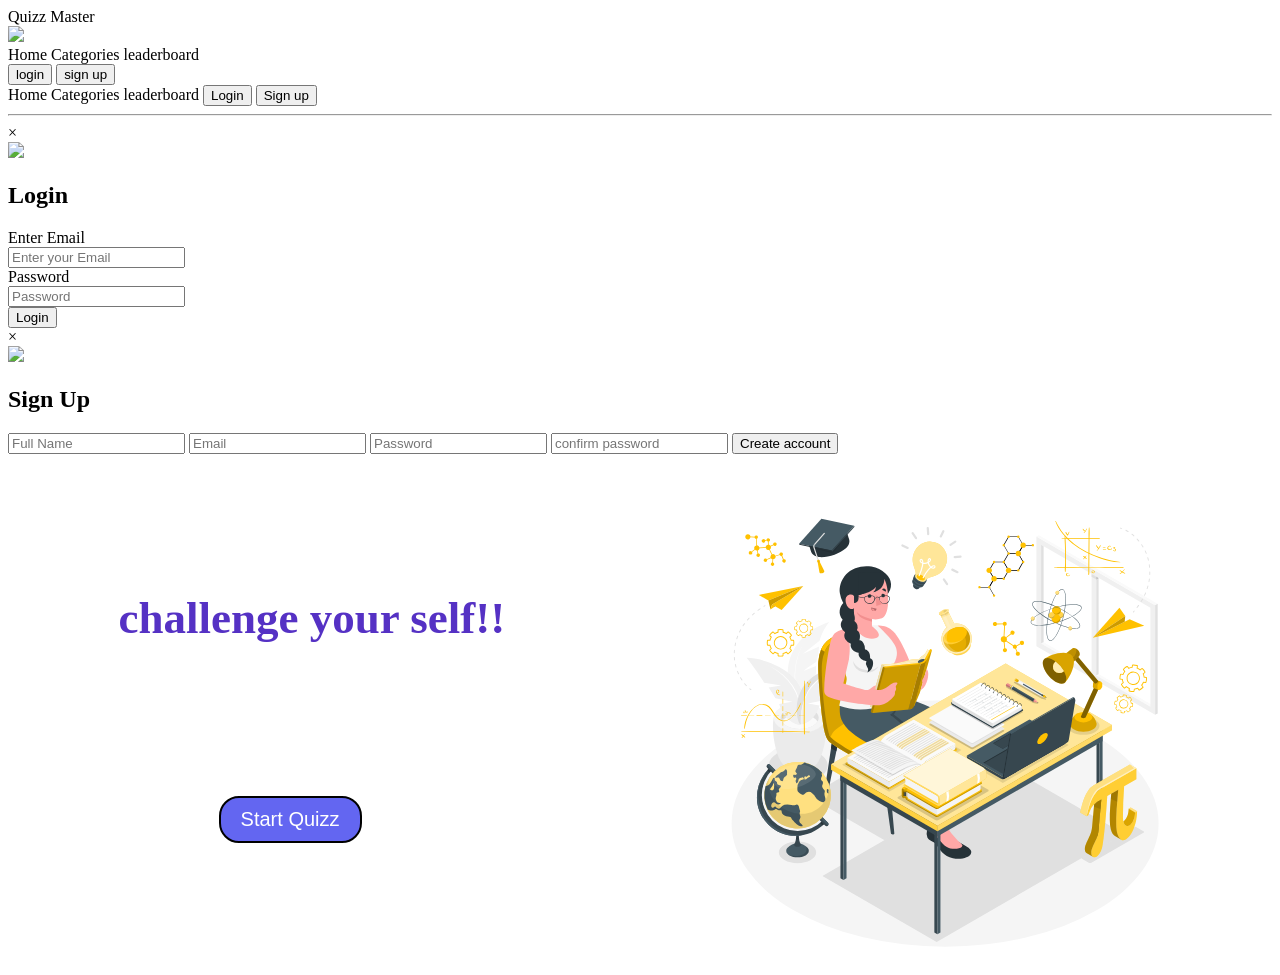
==== index.html @ b928e86f "create sinup page" ====
<!DOCTYPE html>
<html lang="en">

<head>
    <meta charset="UTF-8">
    <meta name="viewport" content="width=device-width, initial-scale=1.0">
    <title>quizz</title>
    <link rel="stylesheet" href="./css/NavBar.css">
    <link rel="stylesheet" href="./css/home.css">
</head>

<body>
    <header>
        <div class="main-box-navbar">

            <div class="logo-contaner"> <span>Quizz Master</span></div>

            <div class="menu-btn" id="menu-btn"><img src="./images/humbergear-menu.svg" height="30px"></div>

            <div class="nav-links" id="links"><a>Home</a>
                <a>Categories</a>
                <a>leaderboard</a>
            </div>
            <div class="login-button-contaner"> <button type="button" class="login-btn"
                    id="logn-btn"><a>login</a></button>
                <button type="button" class="singup-btn"><a>sign up</a></button>
            </div>
        </div>

        <!--mobile menu-->
        <div class="mobile-menu" id="mbl-menu">
            <a>Home</a>
            <a>Categories</a>
            <a>leaderboard</a>

            <button id="logn-btn">Login</button>
            <button>Sign up</button>
        </div>

    </header>
    <hr>

    <!--login  modal code-->
    <div class="modal" id="lgn-modal">

        <div class="modal-ctn">
            <span class="close" id="close-lgn">&times;</span>

            <div class="form-img">
                <img src="./images/login-img.svg" height="300px">
            </div>

            <form id="login-form">

                <h2>Login</h2>
                <label for="login-email">Enter Email</label> <br>

                <input type="text" placeholder="Enter your Email" id="login-email"><br>

                <label for="lgn-pswrd">Password</label><br>
                <input type="password" placeholder="Password" id="lgn-pswrd"><br>
                <button type="submit">Login</button>

            </form>
        </div>
    </div>

    <!--signup btn code-->
    <div class="signup-modal" id="signupModal">

        <div class="modal-content">

            <div> <span class="close" id="signupClose">
                    &times;
                </span></div>
            <div class="signup-img"><img src="./images/signup-img.svg" height="350px"></div>

           <div class="form-wrapper">
             <h2>Sign Up</h2>
            <form id="signupForm">
                <input type="text" id="name" placeholder="Full Name">

                <input type="email" id="email" placeholder="Email">

                <input type="password" id="password" placeholder="Password">

                <input type="password" placeholder="confirm password">

                <button type="submit">
                    Create account
                </button>

            </form>
           </div>

        </div>

    </div>
    <!--hero-section-->
    <div class="imag-text-btn-box">
        <div>
            <h2 class="h2-head">Test your knowldeg,<br><span class="color-text"> challenge your self!!</span></h2>
            <p class="short-para">play quizzes improve skills and <br>compete with the best.</p>
            <button type="button" id="start-quizz">Start Quizz</button>
        </div>


        <div class="">
            <img src="./images/hero-section-img.svg" height="450px">
        </div>
    </div>
    <script>
        const menubtn = document.getElementById("menu-btn");
        const navlinks = document.getElementById("mbl-menu");

        menubtn.addEventListener("click", () => {
            navlinks.classList.toggle("active");
        });


        const loginbtn = document.getElementById("logn-btn");
        const loginmodal = document.getElementById("lgn-modal");
        const close = document.getElementById("close-lgn");




        loginbtn.addEventListener("click", () => {
            loginmodal.style.display = "block";
        });

        close.addEventListener("click", () => {
            loginmodal.style.display = "none";
        });
    </script>
</body>

</html>
---- css/home.css ----
.imag-text-btn-box{
    display: flex;
    justify-content:space-evenly;
    align-items:start ;
    color: white;
   
    gap: 15px;
    margin-left: 10px;
    margin-top: 39px;
    padding: 10px;
}
.h2-head{
    font-size: 45px;
    margin-bottom: 10px;
}
.imag-text-btn-box{
    display: flex;
    align-items: flex-start;
    justify-content: space-around;
   
   padding: 10px 0px;
}
.color-text{
    color: rgb(85, 49, 196);
}
.short-para{
   line-height: 22px;
   font-size: 19px;
   
}
#start-quizz{
    margin-top: 70px;
    padding: 10px 20px;
    margin-left: 100px;
border: 2px solid black;
border-radius: 20px;
font-size: 20px;
background-color:  #6366F1;
color: white;


}
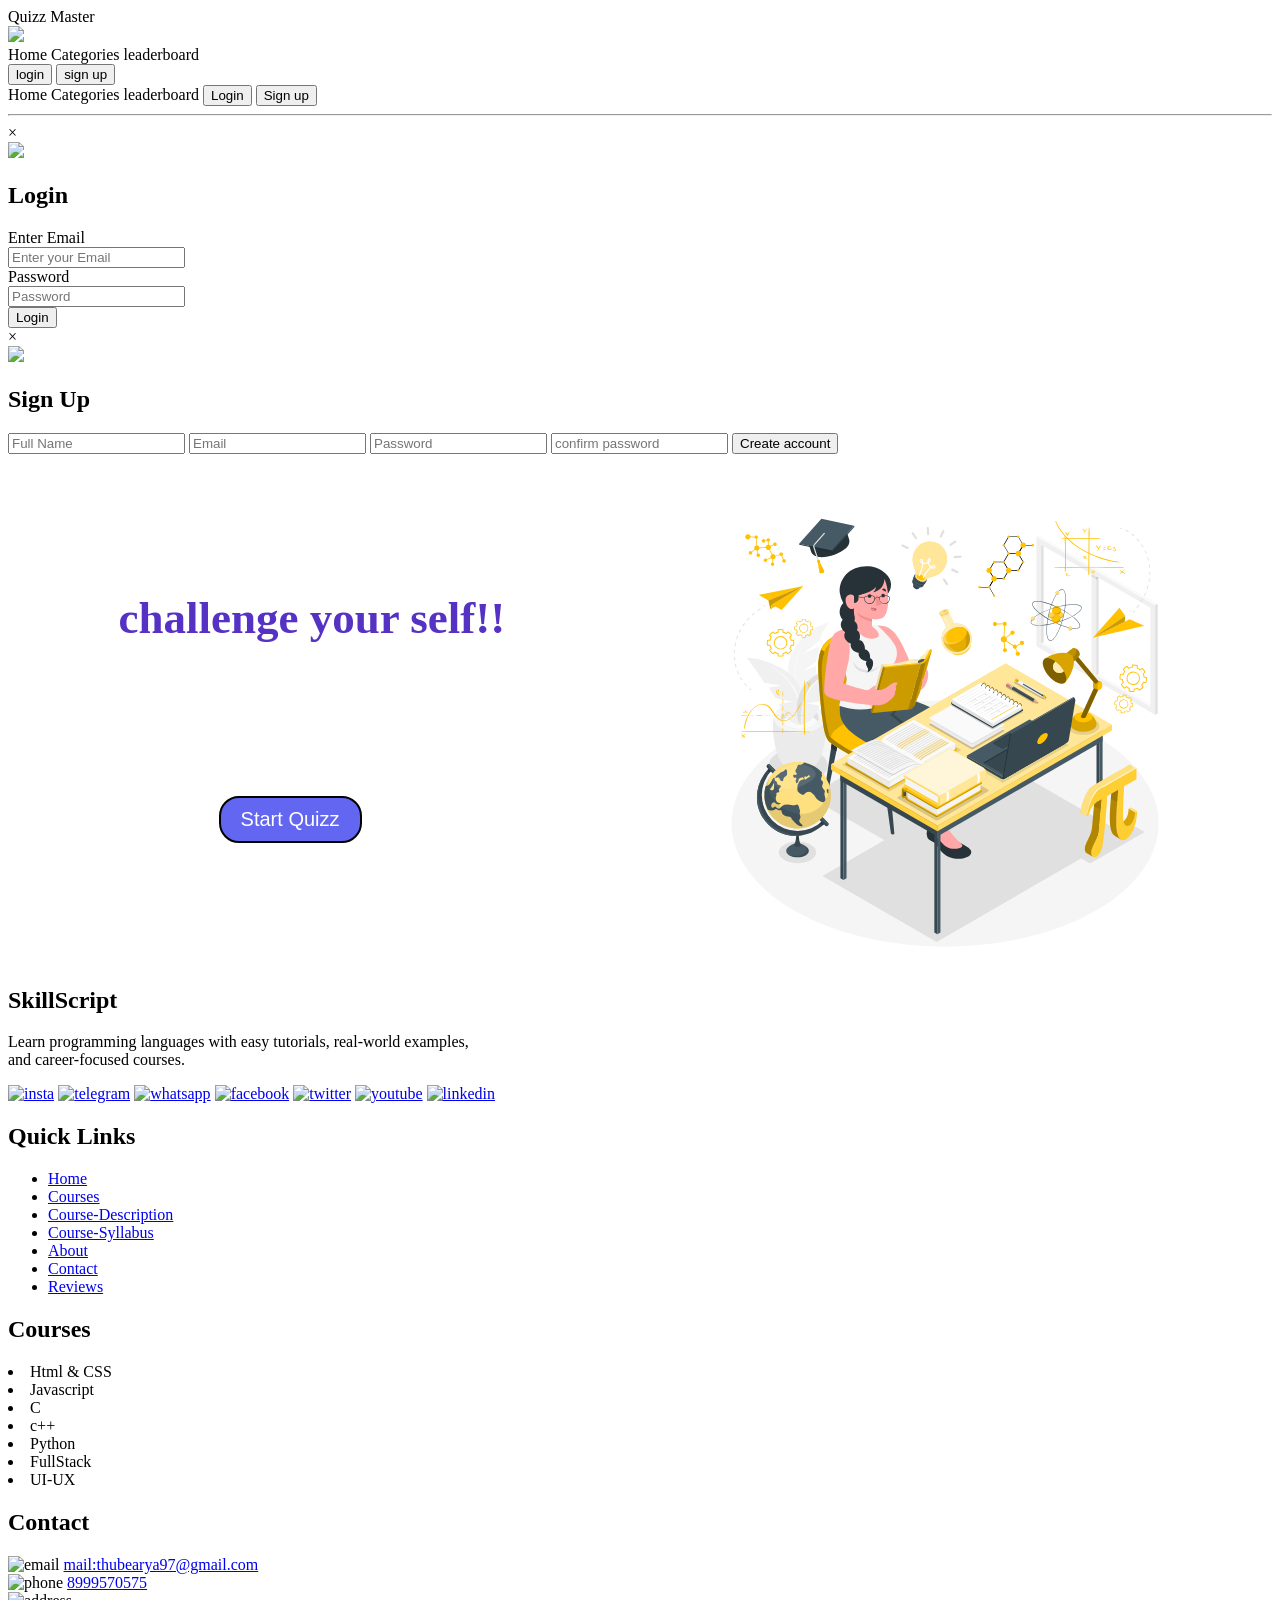
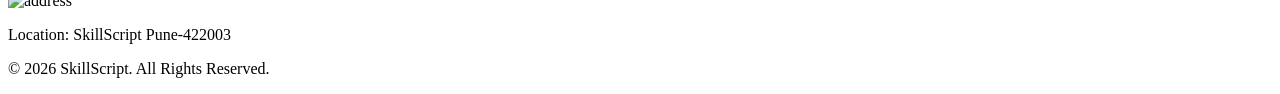
==== commit b0ef913b: "add footer section" ====
--- a/index.html
+++ b/index.html
@@ -7,6 +7,7 @@
     <title>quizz</title>
     <link rel="stylesheet" href="./css/NavBar.css">
     <link rel="stylesheet" href="./css/home.css">
+    <link rel="stylesheet" href="./css/footer.css">
 </head>
 
 <body>
@@ -132,7 +133,76 @@
         close.addEventListener("click", () => {
             loginmodal.style.display = "none";
         });
-    </script>
+         </script>
+
+<!-- Footer Part -->
+    <div class="footer-container">
+        <div class="footer-main-container">
+            <div class="footer-box">
+                <h2>SkillScript</h2>
+                <p>Learn programming languages with easy tutorials, real-world examples,
+                    <br>and career-focused courses.
+                </p>
+                <a href="https://www.instagram.com/" target="_blank"><img src="./images/instagram-icon.png" alt="insta"
+                        class="logo-img1"></a>
+                <a href="https://telegram.org/" target="_blank"><img src="./images/telegram-logo.png" alt="telegram"
+                        class="logo-img1"></a>
+                <a href="https://www.whatsapp.com/" target="_blank"><img src="./images/whatsapp-icon.svg" alt="whatsapp"
+                        class="logo-img1"></a>
+                <a href="https://www.facebook.com/" target="_blank"><img src="./images/facebook-icon.svg" alt="facebook"
+                        class="logo-img1"></a>
+                <a href="https://www.twitter.com/" target="_blank"><img src="./images/twitter-icon.svg" alt="twitter"
+                        class="logo-img1"></a>
+                <a href="https://www.youtube.com/" target="_blank"><img src="./images/youtube-logo.png" alt="youtube"
+                        class="logo-img1"></a>
+                <a href="https://www.linkedin.com/" target="_blank"><img src="./images/linkedin-logo.png" alt="linkedin"
+                        class="logo-img1"></a>
+            </div>
+            <div class="footer-box">
+                <h2>Quick Links</h2>
+                <ul>
+                    <li><a href="./index.html">Home</a></li>
+                    <li><a href="./html/courses.html">Courses</a></li>
+                    <li><a href="./html/course-description.html">Course-Description</a></li>
+                    <li><a href="./html/course-syllabus.html">Course-Syllabus</a></li>
+                    <li><a href="./html/about.html">About</a></li>
+                    <li><a href="./html/contact.html">Contact</a></li>
+                    <li><a href="./html/reviews.html">Reviews</a></li>
+                </ul>
+            </div>
+            <div class="footer-box">
+                <h2>Courses</h2>
+                <li>Html & CSS</li>
+                <li>Javascript</li>
+                <li>C</li>
+                <li>c++</li>
+                <li>Python</li>
+                <li>FullStack</li>
+                <li>UI-UX</li>
+            </div>
+            <div class="footer-box">
+                <h2>Contact</h2>
+                <div class="contact-item">
+                    <img src="./images/email-icon.png" alt="email" class="logo-img">
+                    <a href="mailto:thubearya97@gmail.com">mail:thubearya97@gmail.com </a>
+                </div>
+                <div class="contact-item">
+                    <img src="./images/phone-icon.svg" alt="phone" class="logo-img">
+                    <a href="tel:1234567897"> 8999570575 </a>
+                </div>
+                <div class="contact-item">
+                    <img src="./images/address-icon.png" alt="address" class="logo-img">
+                    <p>Location: SkillScript Pune-422003</p>
+                </div>
+            </div>
+        </div>
+        <div class="footer-bottom">
+            <p>© 2026 SkillScript. All Rights Reserved.</p>
+        </div>
+    </div>
+
+        
+   
 </body>
 
 </html>
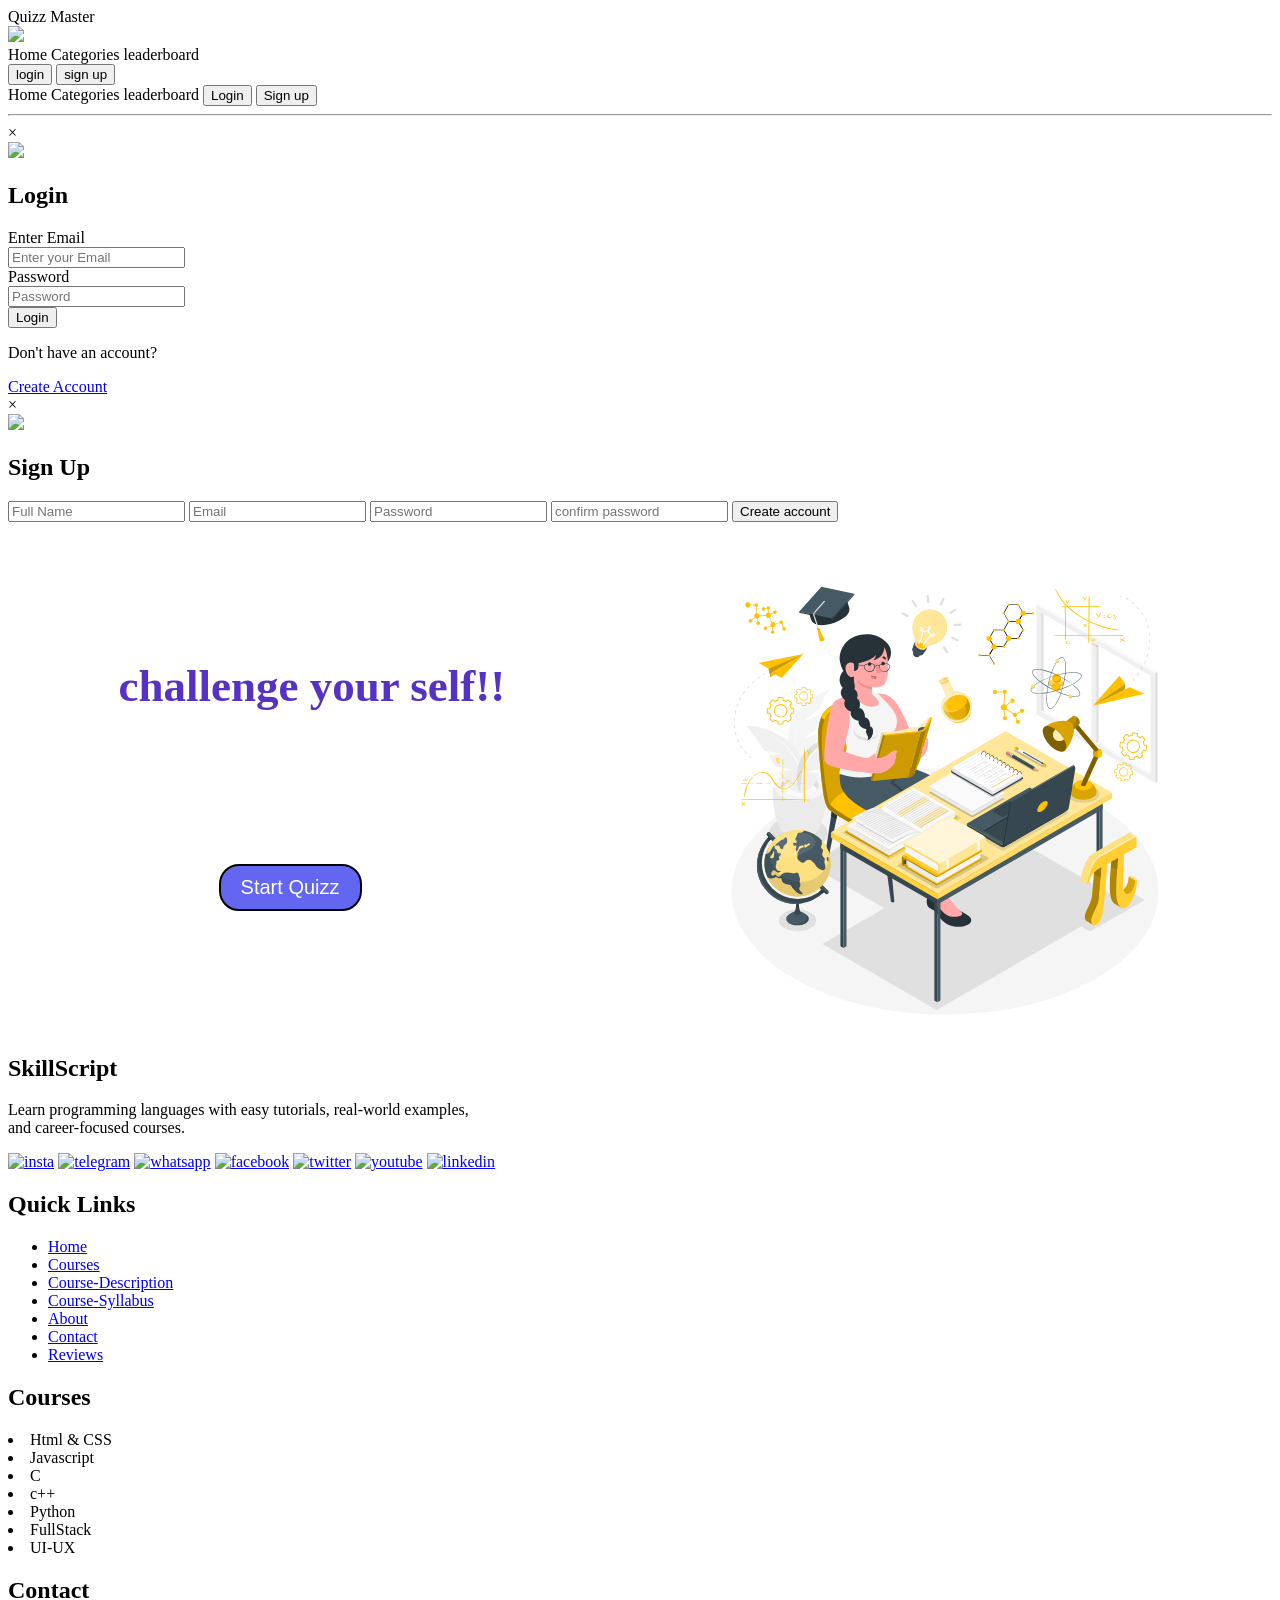
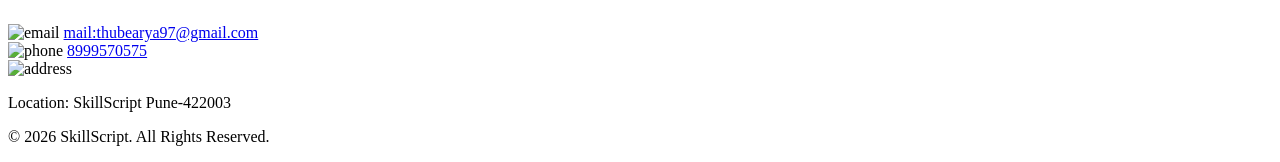
==== commit c70e99a8: "added para for switch in login form" ====
--- a/index.html
+++ b/index.html
@@ -61,7 +61,8 @@
                 <label for="lgn-pswrd">Password</label><br>
                 <input type="password" placeholder="Password" id="lgn-pswrd"><br>
                 <button type="submit">Login</button>
-
+<p>Don't have an account?</p>
+<a href="#" id="openSignup">Create Account</a>
             </form>
         </div>
     </div>
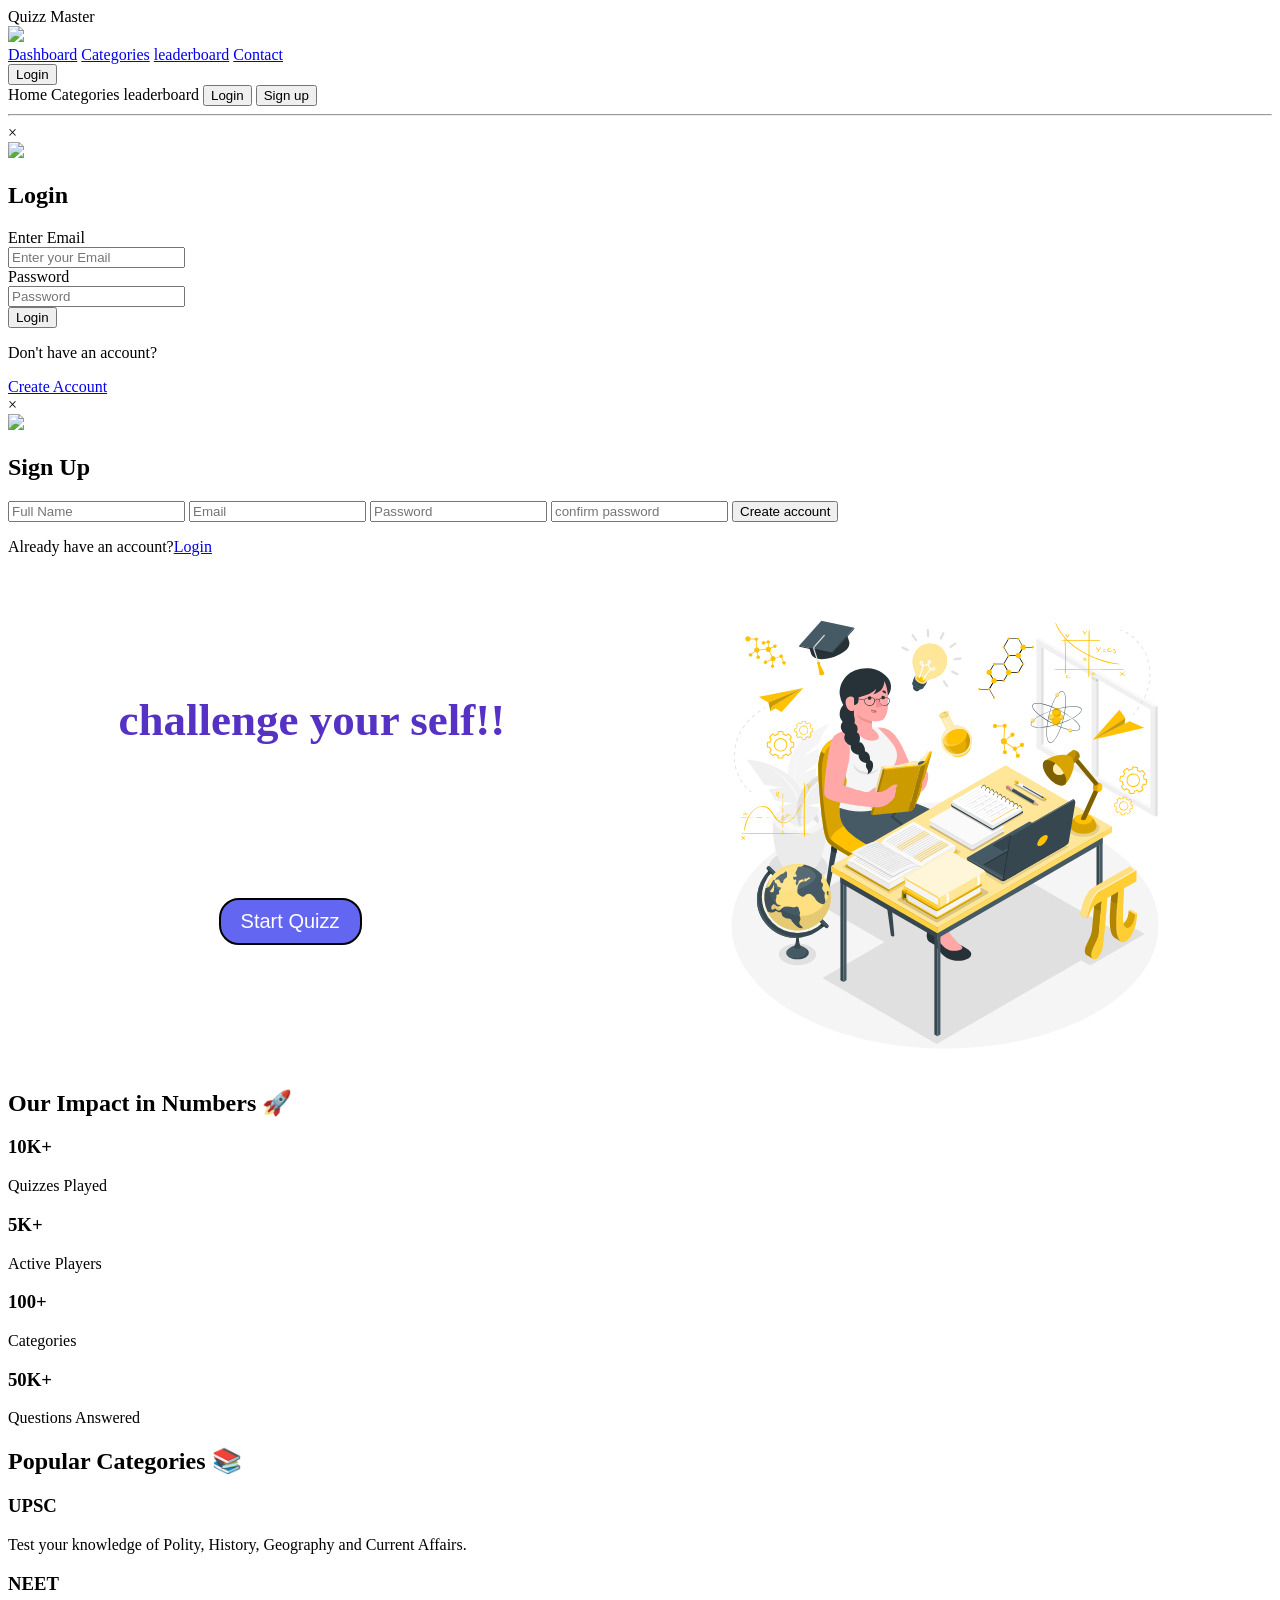
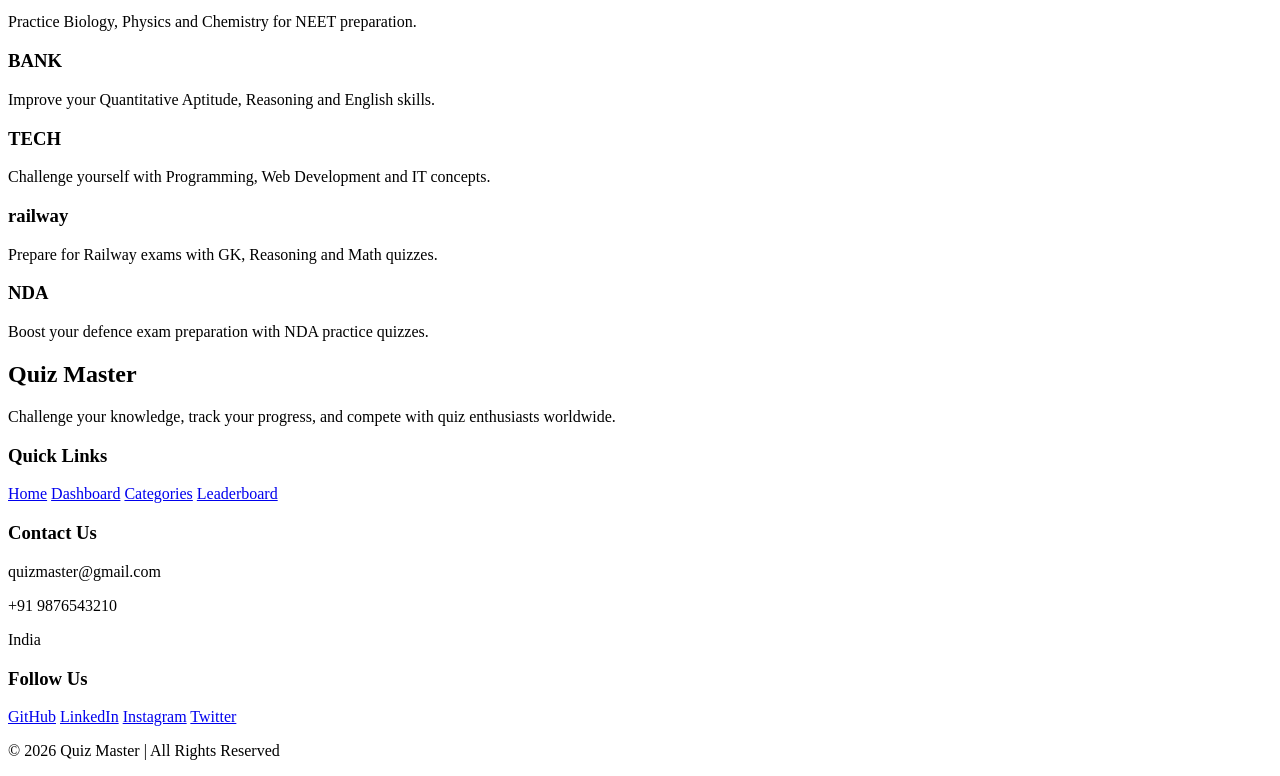
==== commit acbf9be2: "added categories section" ====
--- a/index.html
+++ b/index.html
@@ -18,13 +18,13 @@
 
             <div class="menu-btn" id="menu-btn"><img src="./images/humbergear-menu.svg" height="30px"></div>
 
-            <div class="nav-links" id="links"><a>Home</a>
-                <a>Categories</a>
-                <a>leaderboard</a>
+            <div class="nav-links" id="links"><a href="./pages/dashboard.html"  id="dashboard-link">Dashboard</a>
+                <a href="./pages/categories.html"  id="Categories-link">Categories</a>
+                <a href="./pages/leaderboard.html"  id="leaderboard-link">leaderboard</a>
+                <a href="#" target="_blank">Contact</a>
             </div>
-            <div class="login-button-contaner"> <button type="button" class="login-btn"
-                    id="logn-btn"><a>login</a></button>
-                <button type="button" class="singup-btn"><a>sign up</a></button>
+            <div class="login-button-contaner"> 
+                <button type="button" class="login-btn" id="logn-btn"><a>Login</a></button>
             </div>
         </div>
 
@@ -91,7 +91,9 @@
                 <button type="submit">
                     Create account
                 </button>
-
+<p>
+    Already have an account?<a href="#" id="openLogin">Login</a>
+</p>
             </form>
            </div>
 
@@ -111,6 +113,138 @@
             <img src="./images/hero-section-img.svg" height="450px">
         </div>
     </div>
+    
+       <section class="stats-section">
+
+    <h2 class="stats-heading">
+        Our Impact in Numbers 🚀
+    </h2>
+
+    <div class="stats-container">
+
+        <div class="stat-card">
+            <h3>10K+</h3>
+            <p>Quizzes Played</p>
+        </div>
+
+        <div class="stat-card">
+            <h3>5K+</h3>
+            <p>Active Players</p>
+        </div>
+
+        <div class="stat-card">
+            <h3>100+</h3>
+            <p>Categories</p>
+        </div>
+
+        <div class="stat-card">
+            <h3>50K+</h3>
+            <p>Questions Answered</p>
+        </div>
+
+    </div>
+
+</section>
+
+<section class="categories-section">
+
+    <h2 class="category-heading">
+        Popular Categories 📚
+    </h2>
+
+    <div class="category-container">
+
+        <div class="category-card">
+            <span></span>
+            <h3>UPSC</h3>
+            <p>Test your knowledge of Polity, History, Geography and Current Affairs.</p>
+        </div>
+
+        <div class="category-card">
+            <span></span>
+            <h3>NEET</h3>
+            <p>Practice Biology, Physics and Chemistry for NEET preparation.</p>
+        </div>
+
+        <div class="category-card">
+            <span></span>
+            <h3>BANK</h3>
+            <p>Improve your Quantitative Aptitude, Reasoning and English skills.</p>
+        </div>
+
+        <div class="category-card">
+            <span></span>
+            <h3>TECH</h3>
+            <p>Challenge yourself with Programming, Web Development and IT concepts.</p>
+        </div>
+
+        <div class="category-card">
+            <span></span>
+            <h3>railway</h3>
+            <p>Prepare for Railway exams with GK, Reasoning and Math quizzes.</p>
+        </div>
+
+        <div class="category-card">
+            <span></span>
+            <h3>NDA</h3>
+            <p>Boost your defence exam preparation with NDA practice quizzes.</p>
+        </div>
+
+    </div>
+
+</section>
+
+    <footer class="footer">
+
+    <div class="footer-container">
+
+        <!-- Logo Section -->
+        <div class="footer-box">
+            <h2 class="footer-logo">Quiz Master</h2>
+            <p>
+                Challenge your knowledge, track your progress,
+                and compete with quiz enthusiasts worldwide.
+            </p>
+        </div>
+
+        <!-- Quick Links -->
+        <div class="footer-box">
+            <h3>Quick Links</h3>
+
+            <a href="#">Home</a>
+            <a href="#">Dashboard</a>
+            <a href="#">Categories</a>
+            <a href="#">Leaderboard</a>
+        </div>
+
+        <!-- Contact -->
+        <div class="footer-box">
+            <h3>Contact Us</h3>
+
+            <p> quizmaster@gmail.com</p>
+            <p> +91 9876543210</p>
+            <p>  India</p>
+        </div>
+
+        <!-- Social -->
+        <div class="footer-box">
+            <h3>Follow Us</h3>
+
+            <a href="#"> GitHub</a>
+            <a href="#"> LinkedIn</a>
+            <a href="#"> Instagram</a>
+            <a href="#"> Twitter</a>
+        </div>
+
+    </div>
+
+    <div class="footer-bottom">
+        <p>
+            © 2026 Quiz Master | All Rights Reserved
+        </p>
+    </div>
+
+</footer>
     <script>
         const menubtn = document.getElementById("menu-btn");
         const navlinks = document.getElementById("mbl-menu");
@@ -134,73 +268,214 @@
         close.addEventListener("click", () => {
             loginmodal.style.display = "none";
         });
+
+        // Signup Modal
+const signupModal = document.getElementById("signupModal");
+const signupClose = document.getElementById("signupClose");
+
+// Forms
+const signupForm = document.getElementById("signupForm");
+const loginForm = document.getElementById("login-form");
+
+// Links
+const openSignup = document.getElementById("openSignup");
+const openLogin = document.getElementById("openLogin");
+
+
+// Login -> Signup
+
+openSignup.addEventListener("click",(e)=>{
+
+    e.preventDefault();
+
+    loginmodal.style.display="none";
+
+    signupModal.style.display="block";
+
+});
+
+
+// Signup -> Login
+
+openLogin.addEventListener("click",(e)=>{
+
+    e.preventDefault();
+
+    signupModal.style.display="none";
+
+    loginmodal.style.display="block";
+
+});
+
+
+// Signup Logic
+
+signupForm.addEventListener("submit",(e)=>{
+
+    e.preventDefault();
+
+    const name =
+    document.getElementById("name").value;
+
+    const email =
+    document.getElementById("email").value;
+
+    const password =
+    document.getElementById("password").value;
+
+    let users =
+    JSON.parse(localStorage.getItem("users"))
+    || [];
+
+    const alreadyExists =
+    users.some(user=>user.email===email);
+
+    if(alreadyExists){
+
+        alert("User already exists!");
+
+        return;
+    }
+
+    users.push({
+        name,
+        email,
+        password
+    });
+
+    localStorage.setItem(
+        "users",
+        JSON.stringify(users)
+    );
+
+    alert("Signup Successful");
+    localStorage.setItem("isLoggedIn","true");
+
+localStorage.setItem("currentUser", name);
+
+window.location.href = "./../pages/dashboard.html";
+
+});
+
+
+
+// Login Logic
+
+loginForm.addEventListener("submit",(e)=>{
+
+    e.preventDefault();
+
+    const email =
+    document.getElementById("login-email").value;
+
+    const password =
+    document.getElementById("lgn-pswrd").value;
+
+    let users =
+    JSON.parse(localStorage.getItem("users"))
+    || [];
+
+    const user =
+    users.find(user=>
+
+        user.email===email &&
+        user.password===password
+
+    );
+
+    if(user){
+
+    alert("Login Successful");
+
+    localStorage.setItem("isLoggedIn","true");
+
+    localStorage.setItem("currentUser", user.name);
+
+    window.location.href = "./../pages/dashboard.html";
+
+}
+    else{
+
+        alert("Invalid Email or Password");
+
+
+    }
+
+});
+
+const dashboardLink =
+document.getElementById("dashboard-link");
+
+const categoriesLink =
+document.getElementById("Categories-link");
+
+const leaderboardLink =
+document.getElementById("leaderboard-link");
+
+
+function checkLogin(event){
+
+    const isLoggedIn =
+    localStorage.getItem("isLoggedIn");
+
+    if(isLoggedIn !== "true"){
+
+        event.preventDefault();
+
+        loginmodal.style.display = "block";
+
+    }
+
+}
+
+
+dashboardLink.addEventListener(
+    "click",
+    checkLogin
+);
+
+categoriesLink.addEventListener(
+    "click",
+    checkLogin
+);
+
+leaderboardLink.addEventListener(
+    "click",
+    checkLogin
+);
+
+
+
+
+    const startQuizBtn =
+document.getElementById("start-quizz");
+
+startQuizBtn.addEventListener("click", function(e){
+
+    const isLoggedIn =
+    localStorage.getItem("isLoggedIn");
+
+    if(isLoggedIn !== "true"){
+
+        e.preventDefault();
+
+        alert("Please Login or Sign Up first to start the quiz!");
+
+    }
+    else{
+
+        window.location.href =
+        "./pages/dashboard.html";
+
+    }
+
+});
          </script>
 
-<!-- Footer Part -->
-    <div class="footer-container">
-        <div class="footer-main-container">
-            <div class="footer-box">
-                <h2>SkillScript</h2>
-                <p>Learn programming languages with easy tutorials, real-world examples,
-                    <br>and career-focused courses.
-                </p>
-                <a href="https://www.instagram.com/" target="_blank"><img src="./images/instagram-icon.png" alt="insta"
-                        class="logo-img1"></a>
-                <a href="https://telegram.org/" target="_blank"><img src="./images/telegram-logo.png" alt="telegram"
-                        class="logo-img1"></a>
-                <a href="https://www.whatsapp.com/" target="_blank"><img src="./images/whatsapp-icon.svg" alt="whatsapp"
-                        class="logo-img1"></a>
-                <a href="https://www.facebook.com/" target="_blank"><img src="./images/facebook-icon.svg" alt="facebook"
-                        class="logo-img1"></a>
-                <a href="https://www.twitter.com/" target="_blank"><img src="./images/twitter-icon.svg" alt="twitter"
-                        class="logo-img1"></a>
-                <a href="https://www.youtube.com/" target="_blank"><img src="./images/youtube-logo.png" alt="youtube"
-                        class="logo-img1"></a>
-                <a href="https://www.linkedin.com/" target="_blank"><img src="./images/linkedin-logo.png" alt="linkedin"
-                        class="logo-img1"></a>
-            </div>
-            <div class="footer-box">
-                <h2>Quick Links</h2>
-                <ul>
-                    <li><a href="./index.html">Home</a></li>
-                    <li><a href="./html/courses.html">Courses</a></li>
-                    <li><a href="./html/course-description.html">Course-Description</a></li>
-                    <li><a href="./html/course-syllabus.html">Course-Syllabus</a></li>
-                    <li><a href="./html/about.html">About</a></li>
-                    <li><a href="./html/contact.html">Contact</a></li>
-                    <li><a href="./html/reviews.html">Reviews</a></li>
-                </ul>
-            </div>
-            <div class="footer-box">
-                <h2>Courses</h2>
-                <li>Html & CSS</li>
-                <li>Javascript</li>
-                <li>C</li>
-                <li>c++</li>
-                <li>Python</li>
-                <li>FullStack</li>
-                <li>UI-UX</li>
-            </div>
-            <div class="footer-box">
-                <h2>Contact</h2>
-                <div class="contact-item">
-                    <img src="./images/email-icon.png" alt="email" class="logo-img">
-                    <a href="mailto:thubearya97@gmail.com">mail:thubearya97@gmail.com </a>
-                </div>
-                <div class="contact-item">
-                    <img src="./images/phone-icon.svg" alt="phone" class="logo-img">
-                    <a href="tel:1234567897"> 8999570575 </a>
-                </div>
-                <div class="contact-item">
-                    <img src="./images/address-icon.png" alt="address" class="logo-img">
-                    <p>Location: SkillScript Pune-422003</p>
-                </div>
-            </div>
-        </div>
-        <div class="footer-bottom">
-            <p>© 2026 SkillScript. All Rights Reserved.</p>
-        </div>
-    </div>
+
+     
+               
+       
 
         
    
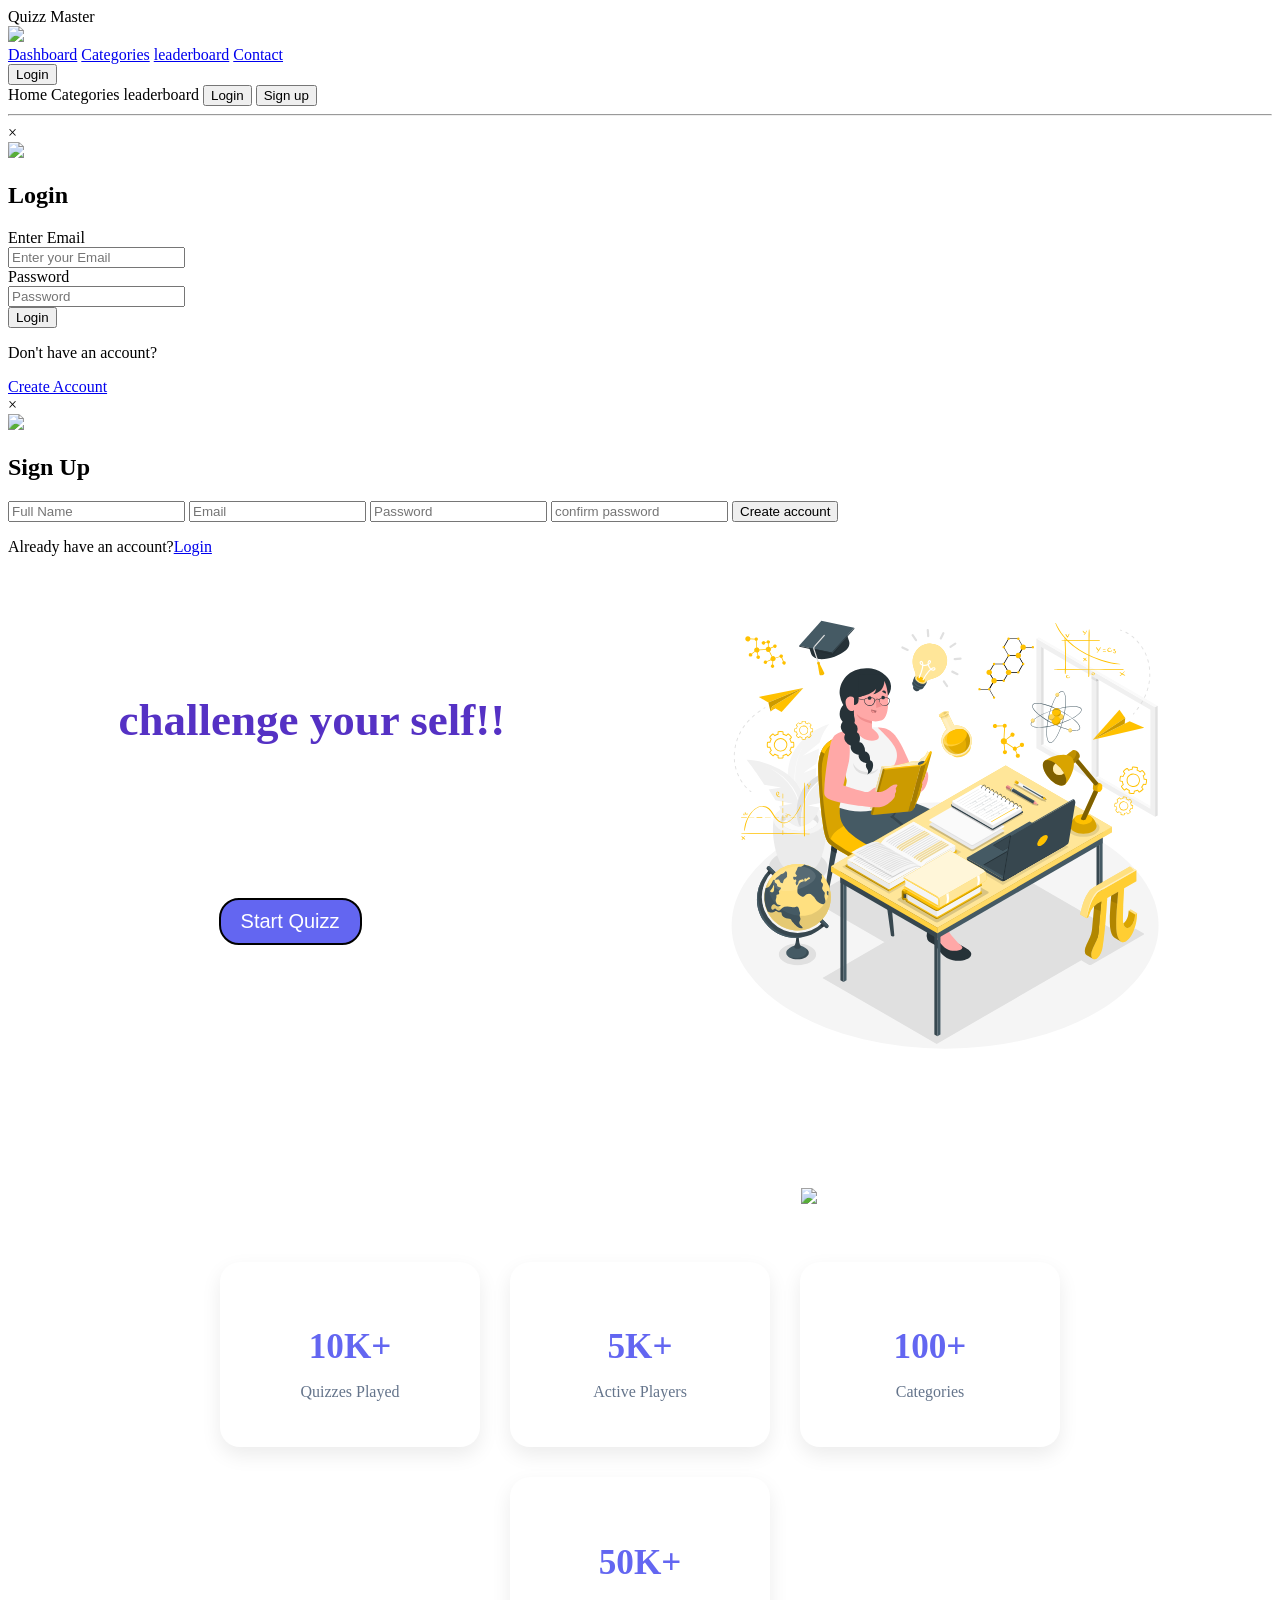
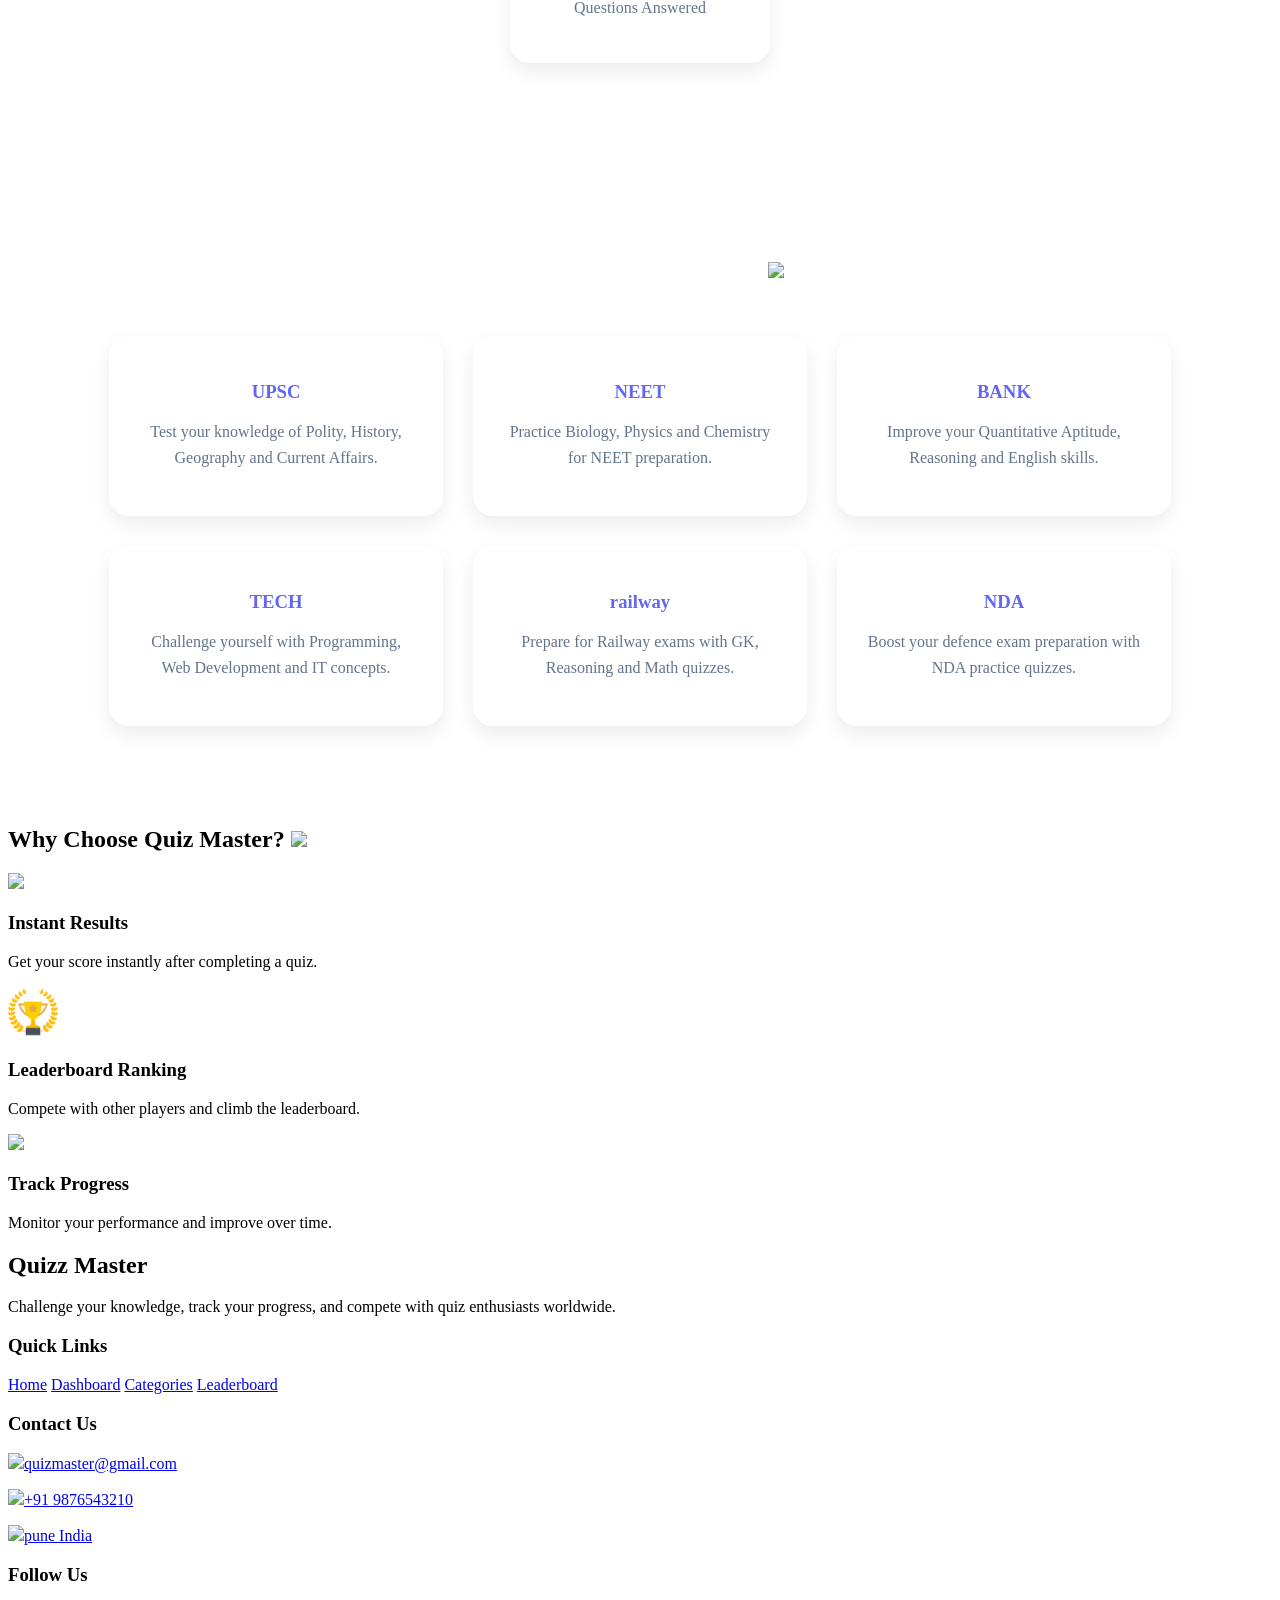
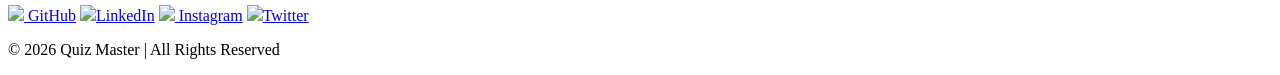
==== commit b92608e0: "add icons and align them in one line" ====
--- a/index.html
+++ b/index.html
@@ -117,7 +117,7 @@
        <section class="stats-section">
 
     <h2 class="stats-heading">
-        Our Impact in Numbers 🚀
+        Our Impact in Numbers <img src="./images/rocket.png" height="35px">
     </h2>
 
     <div class="stats-container">
@@ -149,7 +149,7 @@
 <section class="categories-section">
 
     <h2 class="category-heading">
-        Popular Categories 📚
+        Popular Categories <img src="./images/stack-of-books.png" height="35px">
     </h2>
 
     <div class="category-container">
@@ -194,13 +194,55 @@
 
 </section>
 
+<section class="why-choose-section">
+
+    <h2 class="why-heading">
+        Why Choose Quiz Master? <img src="./images/rating.png" height="35px">
+    </h2>
+
+    <div class="why-container">
+
+        <div class="why-card">
+            <div class="icon"><img src="./images/flash.png" height="50px"></div>
+
+            <h3>Instant Results</h3>
+
+            <p>
+                Get your score instantly after completing a quiz.
+            </p>
+        </div>
+
+        <div class="why-card">
+            <div class="icon"><img src="./images/awards.png" height="50px"></div>
+
+            <h3>Leaderboard Ranking</h3>
+
+            <p>
+                Compete with other players and climb the leaderboard.
+            </p>
+        </div>
+
+        <div class="why-card">
+            <div class="icon"><img src="./images/progress.png" height="50px"></div>
+
+            <h3>Track Progress</h3>
+
+            <p>
+                Monitor your performance and improve over time.
+            </p>
+        </div>
+
+    </div>
+
+</section>
+
     <footer class="footer">
 
     <div class="footer-container">
 
         <!-- Logo Section -->
         <div class="footer-box">
-            <h2 class="footer-logo">Quiz Master</h2>
+            <h2 class="footer-logo">Quizz Master</h2>
             <p>
                 Challenge your knowledge, track your progress,
                 and compete with quiz enthusiasts worldwide.
@@ -211,31 +253,32 @@
         <div class="footer-box">
             <h3>Quick Links</h3>
 
-            <a href="#">Home</a>
-            <a href="#">Dashboard</a>
-            <a href="#">Categories</a>
-            <a href="#">Leaderboard</a>
+            <a href="./index.html">Home</a>
+            <a href="./pages/dashboard.html">Dashboard</a>
+            <a href="./pages/categories.html">Categories</a>
+            <a href="./pages/leaderboard.html">Leaderboard</a>
         </div>
 
         <!-- Contact -->
-        <div class="footer-box">
+        <div class="footer-box" >
             <h3>Contact Us</h3>
 
-            <p> quizmaster@gmail.com</p>
-            <p> +91 9876543210</p>
-            <p>  India</p>
+             <p> <a href="mailto:quizmaster@gmail.com"><img src="./images/mail-icon.png" height="28px">quizmaster@gmail.com</a></p>
+            <p> <a href="caalto:+91 9876543210"><img src="./images/call-icon.png" height="28px">+91 9876543210</a></p>
+            <p>  <a href="https://maps.app.goo.gl/2eyyGiFhzCetyrBe6" alt="map" target="_blank"><img src="./images/location-icon.png" height="28px">pune India</a></p>
+
+           
         </div>
 
         <!-- Social -->
         <div class="footer-box">
             <h3>Follow Us</h3>
 
-            <a href="#"> GitHub</a>
-            <a href="#"> LinkedIn</a>
-            <a href="#"> Instagram</a>
-            <a href="#"> Twitter</a>
-        </div>
-
+            <a href="https://github.com/" target=""><img src="./images/git-hub-icon.png" height="28px"> GitHub</a>
+            <a href="https://in.linkedin.com/"> <img src="./images/linkedin-icon.png" height="28px">LinkedIn</a>
+            <a href="https://www.instagram.com/"><img src="./images/insta-icon.png" height="28px"> Instagram</a>
+            <a href="https://x.com/"> <img src="./images/twitter-icon.png" height="28px">Twitter</a>
+        </div>
     </div>
 
     <div class="footer-bottom">
--- a/css/home.css
+++ b/css/home.css
@@ -37,6 +37,92 @@
 font-size: 20px;
 background-color:  #6366F1;
 color: white;
+cursor: pointer;
 
 
 }
+.stats-section{
+    padding:80px 8%;
+    text-align:center;
+}
+
+.stats-heading{
+    font-size:2rem;
+    margin-bottom:50px;
+    color:white;
+}
+
+.stats-container{
+    display:flex;
+    justify-content:center;
+    gap:30px;
+    flex-wrap:wrap;
+}
+
+.stat-card{
+    width:220px;
+    padding:30px 20px;
+    background:#ffffff;
+    border-radius:20px;
+    box-shadow:0 8px 20px rgba(0,0,0,0.08);
+    transition:0.3s;
+}
+
+.stat-card:hover{
+    transform:translateY(-8px);
+}
+
+.stat-card h3{
+    font-size:2.2rem;
+    color:#6366f1;
+    margin-bottom:10px;
+}
+
+.stat-card p{
+    color:#64748b;
+    font-size:1rem;
+}
+
+.categories-section{
+    padding:80px 8%;
+    text-align:center;
+}
+
+.category-heading{
+    font-size:2rem;
+    color:white;
+    margin-bottom:50px;
+}
+
+.category-container{
+    display:grid;
+    grid-template-columns:repeat(3,1fr);
+    gap:30px;
+}
+
+.category-card{
+    background:#ffffff;
+    padding:30px;
+    border-radius:20px;
+    box-shadow:0 8px 20px rgba(0,0,0,0.08);
+    transition:0.3s;
+    cursor:pointer;
+}
+
+.category-card:hover{
+    transform:translateY(-10px);
+}
+
+.category-card span{
+    font-size:3rem;
+}
+
+.category-card h3{
+    margin:15px 0 10px;
+    color:#6366f1;
+}
+
+.category-card p{
+    color:#64748b;
+    line-height:1.6;
+}
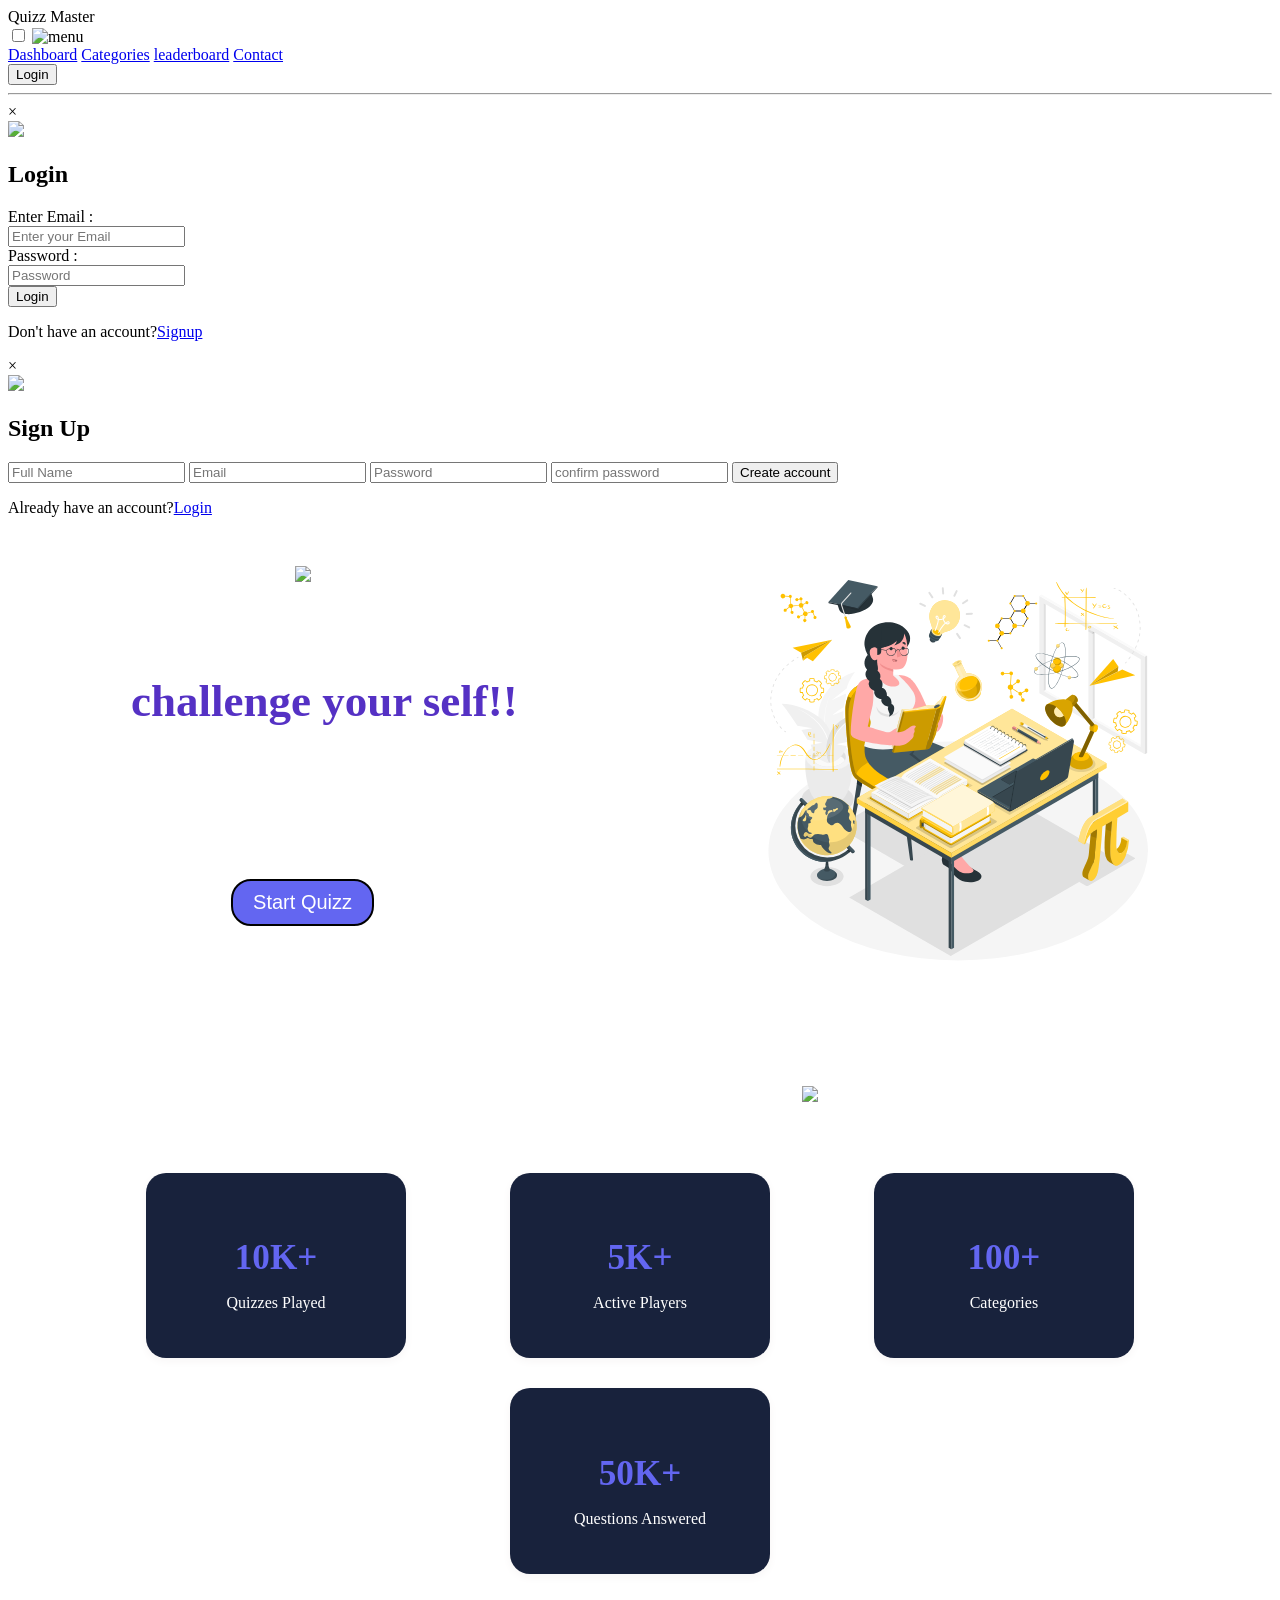
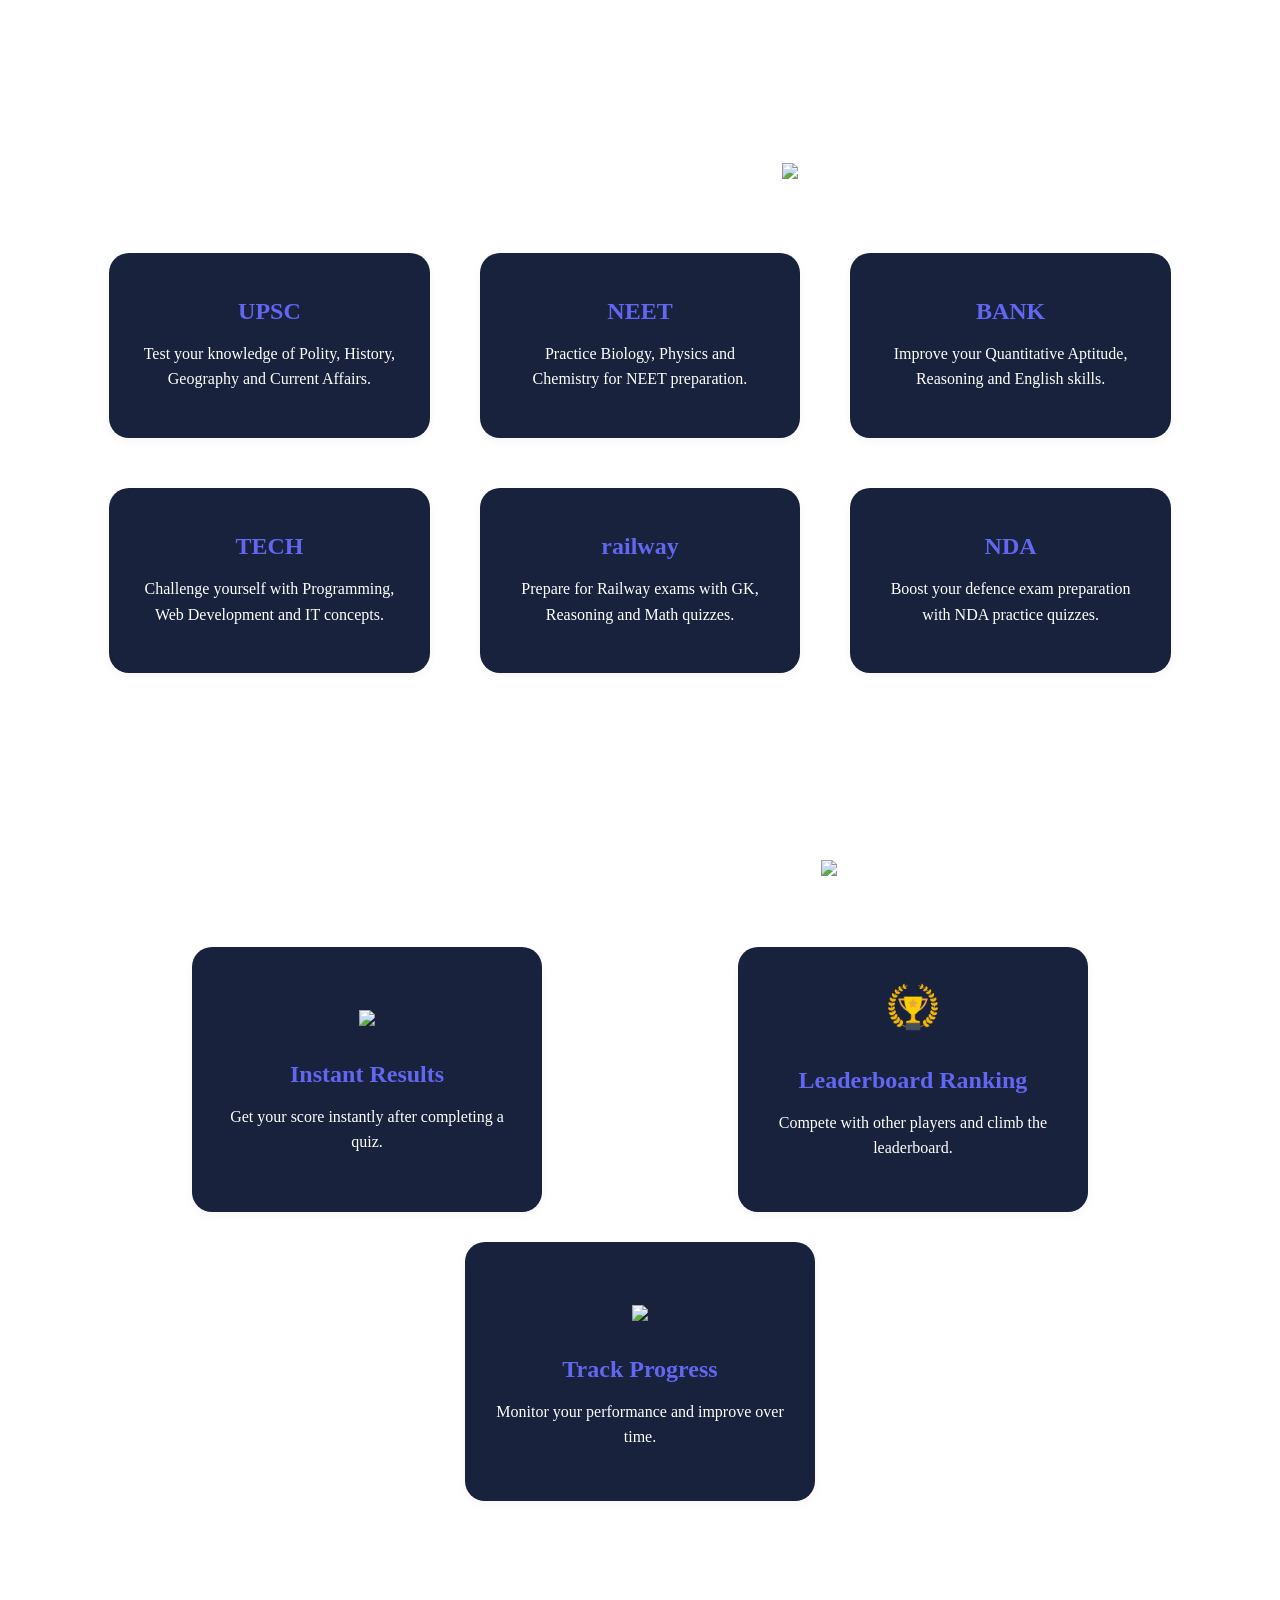
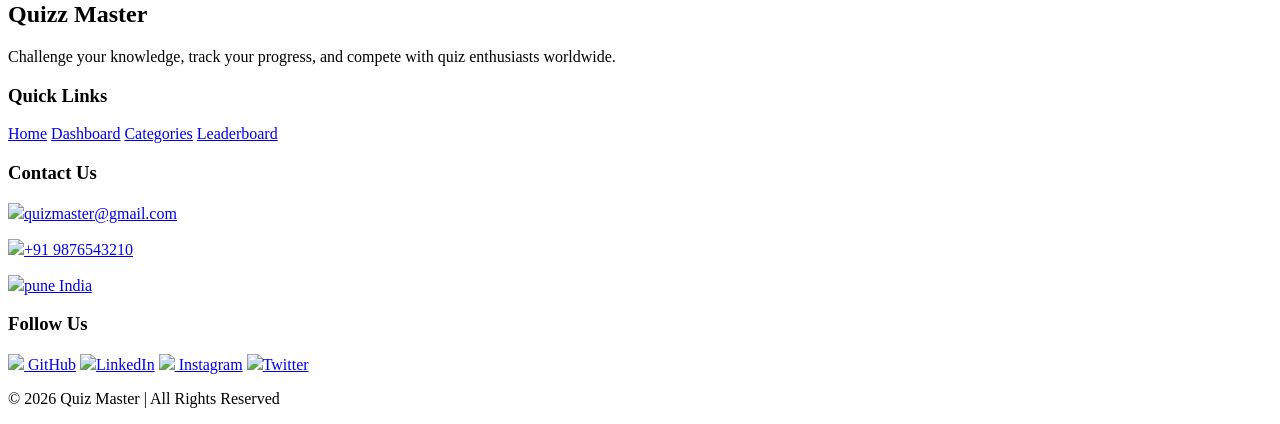
==== commit 264ee426: "addded" ====
--- a/index.html
+++ b/index.html
@@ -16,7 +16,13 @@
 
             <div class="logo-contaner"> <span>Quizz Master</span></div>
 
-            <div class="menu-btn" id="menu-btn"><img src="./images/humbergear-menu.svg" height="30px"></div>
+           <!--<div class="menu-btn" id="menu-btn"><img src="./images/humbergear-menu.svg" height="30px"></div>-->
+          <input type="checkbox" id="menu-toggle" class="menu-toggle">
+
+            <label for="menu-toggle" class="humburger">
+                <img src="../images/humbergear-menu.svg" alt="menu">
+            </label>
+
 
             <div class="nav-links" id="links"><a href="./pages/dashboard.html"  id="dashboard-link">Dashboard</a>
                 <a href="./pages/categories.html"  id="Categories-link">Categories</a>
@@ -28,7 +34,7 @@
             </div>
         </div>
 
-        <!--mobile menu-->
+        <!--mobile menu
         <div class="mobile-menu" id="mbl-menu">
             <a>Home</a>
             <a>Categories</a>
@@ -36,7 +42,7 @@
 
             <button id="logn-btn">Login</button>
             <button>Sign up</button>
-        </div>
+        </div>-->
 
     </header>
     <hr>
@@ -50,19 +56,22 @@
             <div class="form-img">
                 <img src="./images/login-img.svg" height="300px">
             </div>
-
+ 
             <form id="login-form">
 
                 <h2>Login</h2>
-                <label for="login-email">Enter Email</label> <br>
+                <label for="login-email">Enter Email :</label> <br>
 
                 <input type="text" placeholder="Enter your Email" id="login-email"><br>
 
-                <label for="lgn-pswrd">Password</label><br>
+                <label for="lgn-pswrd">Password :</label><br>
                 <input type="password" placeholder="Password" id="lgn-pswrd"><br>
                 <button type="submit">Login</button>
-<p>Don't have an account?</p>
-<a href="#" id="openSignup">Create Account</a>
+<p>Don't have an account?<a href="#" id="openSignup">Signup</a>
+</p> 
+
+
+
             </form>
         </div>
     </div>
@@ -72,7 +81,7 @@
 
         <div class="modal-content">
 
-            <div> <span class="close" id="signupClose">
+            <div> <span class="close" id="close-sinup">
                     &times;
                 </span></div>
             <div class="signup-img"><img src="./images/signup-img.svg" height="350px"></div>
@@ -102,15 +111,16 @@
     </div>
     <!--hero-section-->
     <div class="imag-text-btn-box">
-        <div>
+        <div class="text-ctn">
+            <span class="wlc-heading">Welcome to quizz Master<img src="./images/welcome-icon.png" height="25px"></span>
             <h2 class="h2-head">Test your knowldeg,<br><span class="color-text"> challenge your self!!</span></h2>
             <p class="short-para">play quizzes improve skills and <br>compete with the best.</p>
             <button type="button" id="start-quizz">Start Quizz</button>
         </div>
 
 
-        <div class="">
-            <img src="./images/hero-section-img.svg" height="450px">
+        <div class="heroimg-ctn">
+            <img src="./images/hero-section-img.svg" height="400px">
         </div>
     </div>
     
@@ -253,10 +263,10 @@
         <div class="footer-box">
             <h3>Quick Links</h3>
 
-            <a href="./index.html">Home</a>
-            <a href="./pages/dashboard.html">Dashboard</a>
-            <a href="./pages/categories.html">Categories</a>
-            <a href="./pages/leaderboard.html">Leaderboard</a>
+            <a href="./index.html" >Home</a>
+            <a href="./pages/dashboard.html" class="quick-link">Dashboard</a>
+            <a href="./pages/categories.html" class="quick-link">Categories</a>
+            <a href="./pages/leaderboard.html"class="quick-link">Leaderboard</a>
         </div>
 
         <!-- Contact -->
@@ -289,18 +299,19 @@
 
 </footer>
     <script>
-        const menubtn = document.getElementById("menu-btn");
+       /* const menubtn = document.getElementById("menu-btn");
         const navlinks = document.getElementById("mbl-menu");
 
         menubtn.addEventListener("click", () => {
             navlinks.classList.toggle("active");
-        });
+        });*/
 
 
         const loginbtn = document.getElementById("logn-btn");
         const loginmodal = document.getElementById("lgn-modal");
         const close = document.getElementById("close-lgn");
-
+        const close1 =document.getElementById("close-sinup");
+const signup1 =document.getElementById("signupModal");
 
 
 
@@ -311,6 +322,11 @@
         close.addEventListener("click", () => {
             loginmodal.style.display = "none";
         });
+
+close1.addEventListener("click", () => {
+            signup1.style.display = "none";
+        });
+
 
         // Signup Modal
 const signupModal = document.getElementById("signupModal");
@@ -396,7 +412,7 @@
 
 localStorage.setItem("currentUser", name);
 
-window.location.href = "./../pages/dashboard.html";
+window.location.href = "././pages/dashboard.html";
 
 });
 
@@ -434,7 +450,7 @@
 
     localStorage.setItem("currentUser", user.name);
 
-    window.location.href = "./../pages/dashboard.html";
+    window.location.href = "././pages/dashboard.html";
 
 }
     else{
@@ -488,7 +504,7 @@
 );
 
 
-
+//startquizz pop up logic
 
     const startQuizBtn =
 document.getElementById("start-quizz");
@@ -508,20 +524,28 @@
     else{
 
         window.location.href =
-        "./pages/dashboard.html";
+        "././pages/categories.html";
 
     }
 
+});
+
+//logic for quick links of navbar pop up
+
+const quicklinks =document.querySelectorAll(".quick-link");
+
+quicklinks.forEach(link => {
+    link.addEventListener('click',(e) =>{
+
+        if(!localStorage.getItem("isLoggedIn")){
+            e.preventDefault();
+            alert("oops please login or signup first!!")
+        }
+    
+
+    });
 });
          </script>
-
-
-     
-               
-       
-
-        
-   
 </body>
 
 </html>
--- a/css/home.css
+++ b/css/home.css
@@ -50,11 +50,14 @@
     font-size:2rem;
     margin-bottom:50px;
     color:white;
+    display: flex;
+    justify-content: center;
+    gap: 10px;
 }
 
 .stats-container{
     display:flex;
-    justify-content:center;
+    justify-content:space-around;
     gap:30px;
     flex-wrap:wrap;
 }
@@ -62,14 +65,15 @@
 .stat-card{
     width:220px;
     padding:30px 20px;
-    background:#ffffff;
+    background:#18223c;
     border-radius:20px;
-    box-shadow:0 8px 20px rgba(0,0,0,0.08);
+    box-shadow:0 3px 10px rgb(247, 245, 245);
     transition:0.3s;
 }
 
 .stat-card:hover{
     transform:translateY(-8px);
+   
 }
 
 .stat-card h3{
@@ -79,7 +83,7 @@
 }
 
 .stat-card p{
-    color:#64748b;
+    color:white;
     font-size:1rem;
 }
 
@@ -89,22 +93,26 @@
 }
 
 .category-heading{
-    font-size:2rem;
+    font-size:2.2rem;
     color:white;
     margin-bottom:50px;
+    justify-content: center;
+    display: flex;
+  gap: 10px;
+   
 }
 
 .category-container{
     display:grid;
     grid-template-columns:repeat(3,1fr);
-    gap:30px;
+    gap:50px;
 }
 
 .category-card{
-    background:#ffffff;
+    background:#18223c;
     padding:30px;
     border-radius:20px;
-    box-shadow:0 8px 20px rgba(0,0,0,0.08);
+    box-shadow:0 3px 10px rgb(247, 245, 245);
     transition:0.3s;
     cursor:pointer;
 }
@@ -120,9 +128,62 @@
 .category-card h3{
     margin:15px 0 10px;
     color:#6366f1;
+    font-size: 1.5rem;
 }
 
 .category-card p{
-    color:#64748b;
+    color:white;
     line-height:1.6;
 }
+
+.why-choose-section{
+    padding:80px 8%;
+    text-align:center;
+}
+
+.why-heading{
+    font-size:2rem;
+    color:white;
+    margin-bottom:50px;
+    display: flex;
+    gap: 10px;
+    justify-content: center;
+}
+
+.why-container{
+    display:flex;
+    justify-content:space-around;
+    gap:30px;
+    flex-wrap:wrap;
+}
+
+.why-card{
+    background:#18223c;
+    width:300px;
+    padding:35px 25px;
+    border-radius:20px;
+    box-shadow:0 3px 10px rgb(247, 245, 245);
+    transition:0.3s;
+}
+
+.why-card:hover{
+    transform:translateY(-10px);
+    
+}
+
+.icon{
+    font-size:3rem;
+    margin-bottom:15px;
+}
+
+.why-card h3{
+    color:#6366f1;
+    margin-bottom:15px;
+    font-size: 1.5rem;
+    
+}
+
+.why-card p{
+    color:white;
+    line-height:1.6;
+}
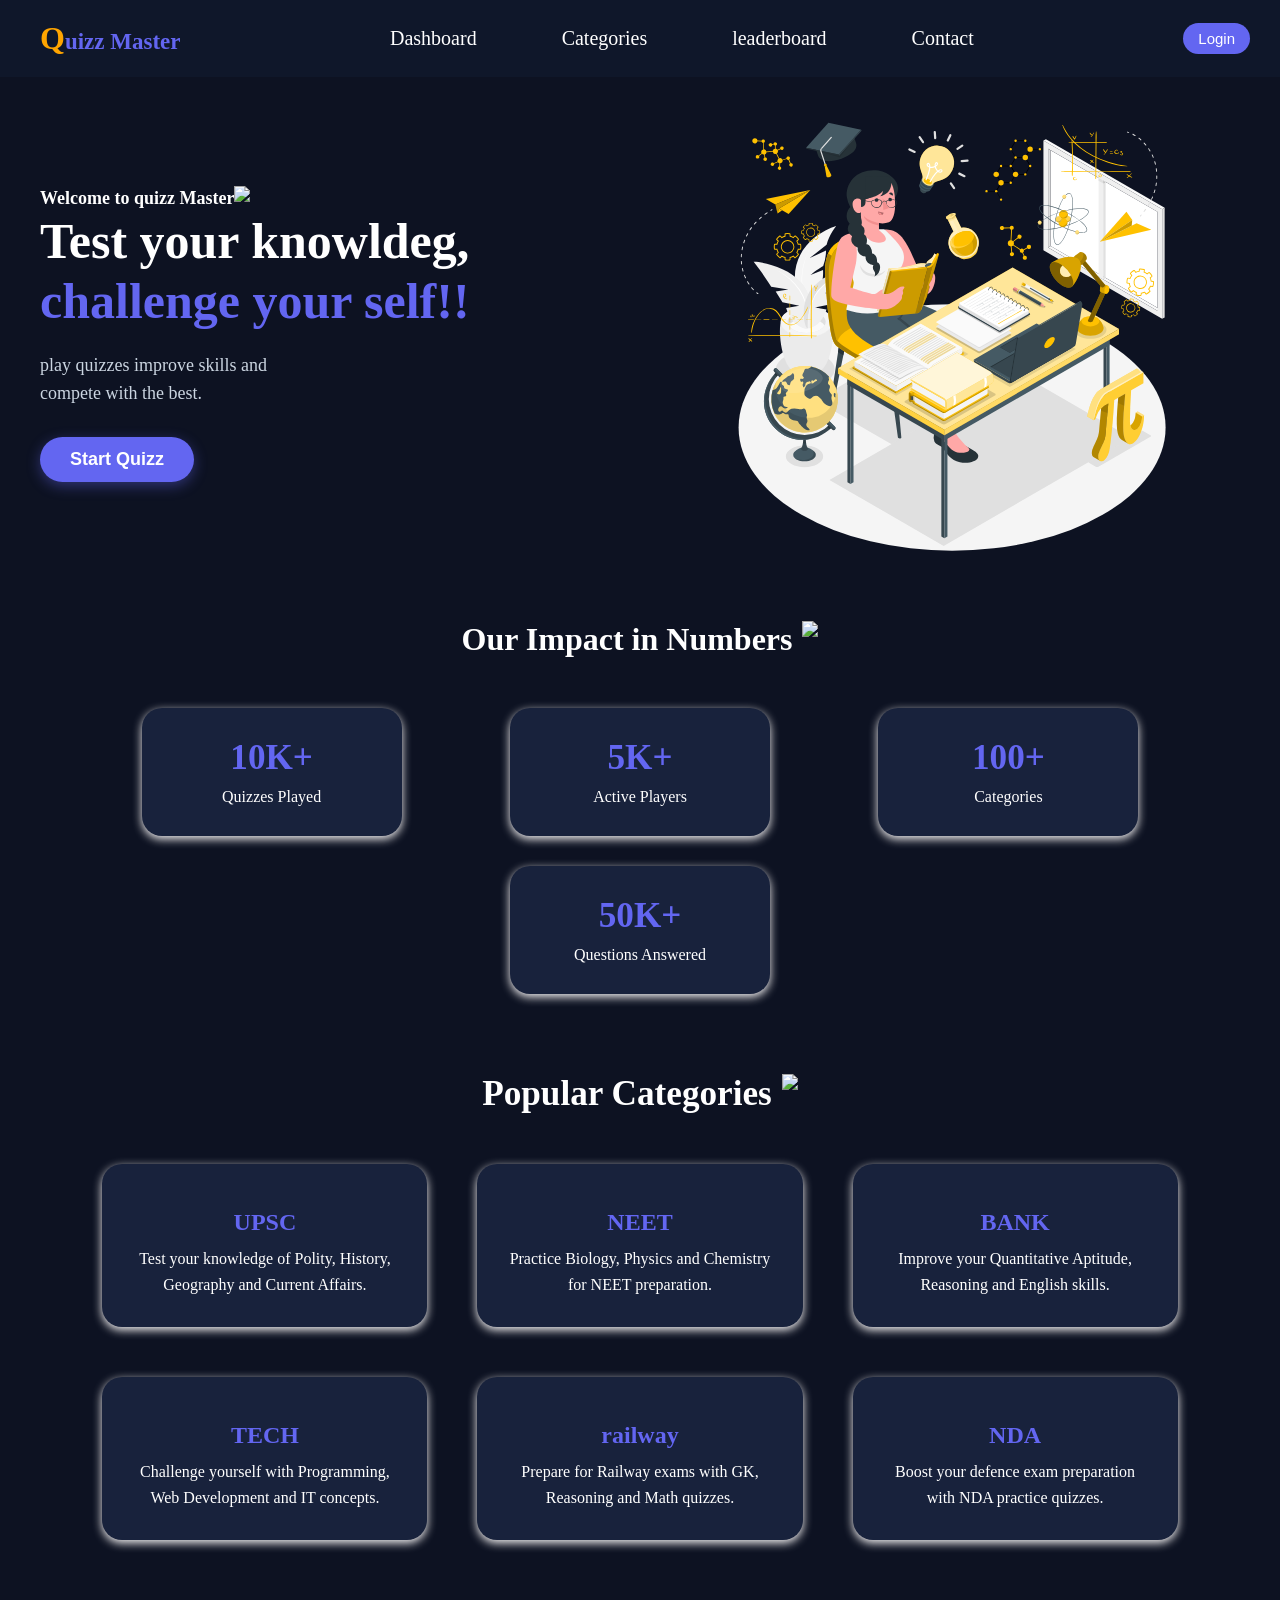
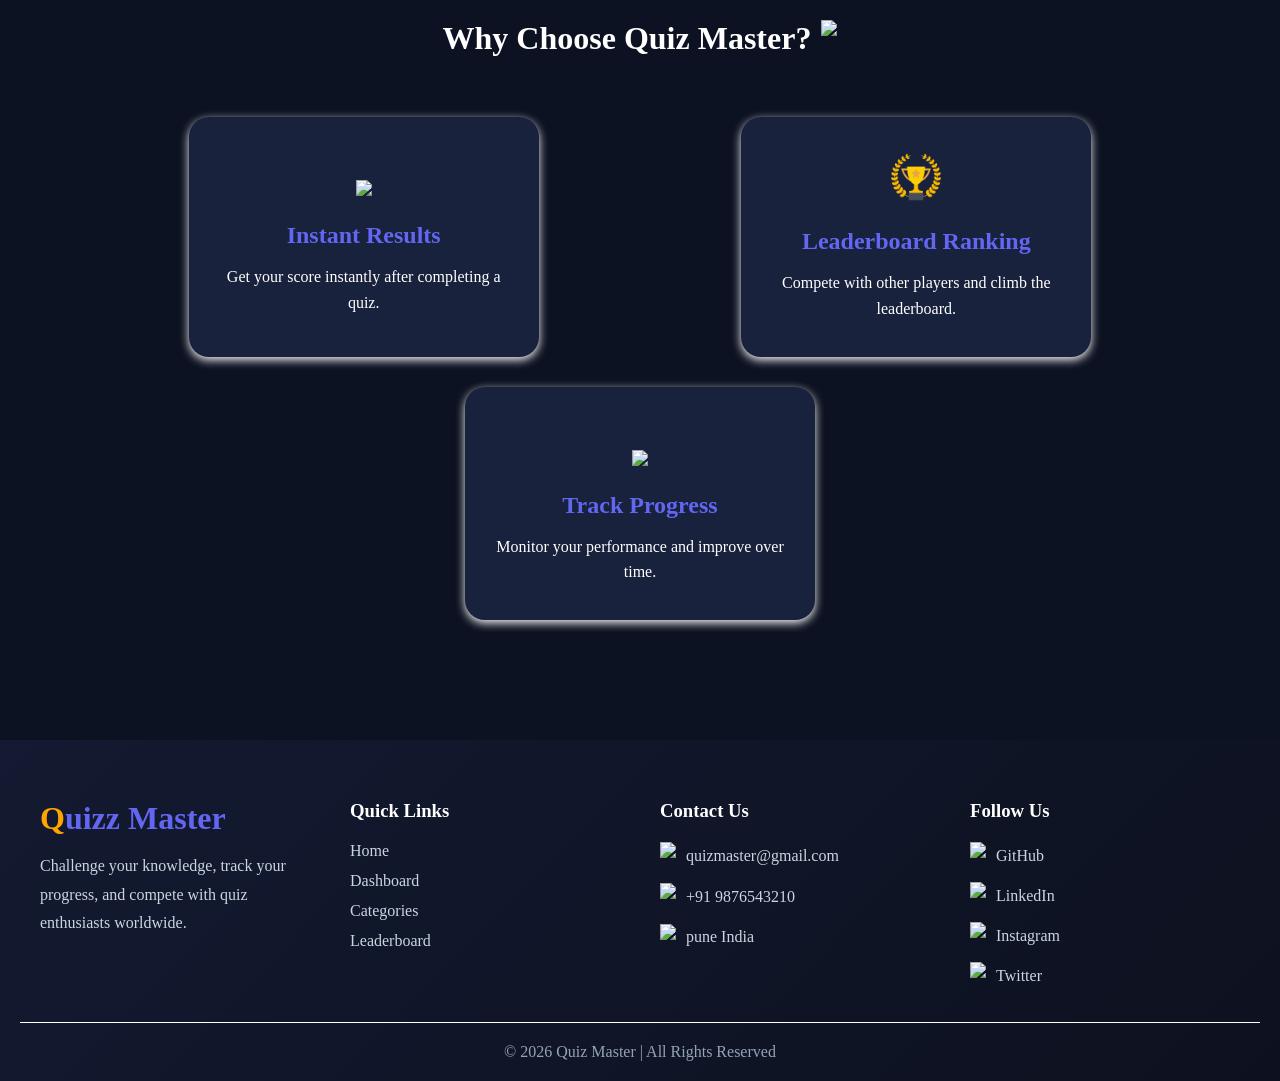
==== commit 3f58cf4b: "created new navbaar file" ====
--- a/index.html
+++ b/index.html
@@ -5,7 +5,7 @@
     <meta charset="UTF-8">
     <meta name="viewport" content="width=device-width, initial-scale=1.0">
     <title>quizz</title>
-    <link rel="stylesheet" href="./css/NavBar.css">
+    <link rel="stylesheet" href="./css/navbaar.css">
     <link rel="stylesheet" href="./css/home.css">
     <link rel="stylesheet" href="./css/footer.css">
 </head>
@@ -20,7 +20,7 @@
           <input type="checkbox" id="menu-toggle" class="menu-toggle">
 
             <label for="menu-toggle" class="humburger">
-                <img src="../images/humbergear-menu.svg" alt="menu">
+                <img src="./images/humbergear-menu.svg" alt="menu">
             </label>
 
 
--- a/css/navbaar.css
+++ b/css/navbaar.css
@@ -0,0 +1,372 @@
+.main-box-navbar {
+    display: flex;
+    justify-content: space-between;
+    background-color: #0F172A;
+    padding: 20px 40px;
+    position: fixed;
+    width: 100%;
+    z-index: 1000;
+   
+}
+
+* {
+    margin: 0;
+    padding: 0;
+
+}
+
+.logo-contaner {
+    color: #6366F1;
+    font-size: 23px;
+    font-weight: bold;
+}
+
+.logo-contaner::first-letter {
+    color: orange;
+    font-size: 2rem;
+}
+
+.nav-links {
+    display: flex;
+    align-items: center;
+    gap: 85px;
+    font-size: 20px;
+    font-weight: 500;
+    color: #F8FAFC;
+}
+.nav-links a{
+    text-decoration: none;
+    color: white;
+     transition: transform 0.2s ease; 
+}
+.nav-links a:hover{
+    text-decoration: underline orange;
+   
+    transform: translateY(-3px); 
+    color: orange;
+    
+
+}
+
+.login-button-contaner {
+    display: flex;
+    align-items: center;
+    gap: 30px;
+    margin-right: 70px;
+
+
+}
+
+.login-btn {
+    border: none;
+    background-color: #6366F1;
+    color: white;
+    padding: 7px 15px;
+    font-size: 15px;
+    border-radius: 20px;
+    cursor: pointer;
+}
+.login-btn:hover{
+    border: 2px solid orange;
+}
+.singup-btn {
+
+    background-color: #6366F1;
+    color: white;
+    padding: 8px 12px;
+    border: 2px solid black;
+    font-size: 15px;
+    border-radius: 20px;
+
+}
+
+body {
+    background-color: #0d1222;
+    font-family: inherit;
+}
+
+.menu-btn {
+    font-size: 30px;
+    cursor: pointer;
+    display: none;
+
+}
+
+.mobile-menu {
+    display: none;
+}
+
+/*@media (max-width:768px) {
+
+    .menu-btn {
+        display: block;
+    }
+
+    .nav-links {
+        display: none;
+    }
+
+    .login-button-contaner {
+        display: none;
+    }
+
+    .mobile-menu.active {
+        display: flex;
+        flex-direction: column;
+        align-items: start;
+
+        gap: 15px;
+        color: white;
+    }
+
+
+}*/
+
+
+
+.menu-toggle{
+    display: none;
+}
+
+/* Hide hamburger on desktop */
+.humburger{
+    display: none;
+}
+@media screen and (max-width:768px){
+
+    .main-box-navbar{
+        display: flex;
+        flex-wrap: wrap;
+        align-items: center;
+        justify-content: space-between;
+        padding: 15px 20px;
+    }
+
+    /* Show hamburger icon */
+    .humburger{
+        display: block;
+        cursor: pointer;
+    }
+
+    .humburger img{
+        width: 30px;
+        height: 30px;
+    }
+
+    /* Hide menu and login button initially */
+    .nav-links,
+    .login-button-contaner{
+        display: none;
+        width: 100%;
+        text-align: center;
+        margin-top: 15px;
+    }
+
+    /* Show menu when checkbox is checked */
+    .menu-toggle:checked ~ .nav-links{
+        display: flex;
+        flex-direction: column;
+        gap: 15px;
+    }
+
+    .menu-toggle:checked ~ .login-button-contaner{
+        display: flex;
+        justify-content: center;
+        margin-top: 15px;
+    }
+
+    .nav-links a{
+        display: block;
+        font-size: 16px;
+    }
+}
+
+
+
+.modal {
+    display:none;
+    position: fixed;
+    top: 0;
+    left: 0;
+    width: 100%;
+    height: 100%;
+    background-color: rgba(0, 0, 0, 0.7);
+
+
+}
+
+.modal-ctn {
+    width: 700px;
+    height: 450px;
+    background-color: white;
+    padding: 25px;
+    border-radius: 15px;
+    position: absolute;
+    top: 50%;
+    left: 50%;
+    transform: translate(-50%, -50%);
+    display: flex;
+    box-shadow: 0px 0px 10px 3px #cabfbf;
+    justify-content: space-around;
+    align-items: center;
+    
+
+
+}
+
+.modal-ctn input {
+    width: 100%;
+    padding: 12px;
+    margin-top: 10px;
+    border-radius: 8px;
+    margin-bottom: 5px;
+    height: 100%;
+box-sizing: border-box;
+    font-size: 14px;
+}
+
+.modal-ctn button {
+    width: 100%;
+    padding: 12px;
+    margin-top: 15px;
+    
+    background-color: #007bff;
+    color: white;
+    cursor: pointer;
+    text-align: center;
+    
+    margin-bottom: 15px;
+    height: 100%;
+  
+     border: none;
+    border-radius: 6px;
+    font-weight: bold;
+    cursor: pointer;
+    transition: background 0.3 ese;
+}
+
+
+
+.modal-ctn h2 {
+    margin-bottom: 28px;
+   
+    margin-left: 10px;
+    text-align: center;
+     font-family: sans-serif;
+     font-size: 24px;
+    font-family: sans-serif;
+    color: #333;
+}
+.form-img{
+     width: 50%;
+    max-width: 100%;
+    height: auto;
+}
+
+.close {
+    position: absolute;
+    right: 0px;
+    top: 0;
+    font-size: 25px;
+    width: 30px;
+    height: 30px;
+    font-weight: 30px;
+    text-align: center;
+
+    cursor: pointer;
+}
+
+.close:hover {
+    background-color: #6366F1;
+    color: white;
+}
+
+
+.signup-modal{
+
+    display:none;
+    position: fixed;
+    top: 0;
+    left: 0;
+    width: 100%;
+    height: 100%;
+    background-color: rgba(0, 0, 0, 0.7);
+
+}
+.modal-content{
+
+     width: 700px;
+    height: 450px;
+    background-color: white;
+    padding: 25px;
+    border-radius: 15px;
+    position: absolute;
+    top: 50%;
+    left: 50%;
+    transform: translate(-50%, -50%);
+   display: flex;
+   justify-content:space-between ;
+ align-items: center;
+    box-shadow: 0px 0px 10px 3px #cabfbf;
+    gap: 20px;
+    
+
+}
+#signupForm{
+    display: flex;
+    flex-direction: column;
+    gap: 15px;
+    max-width: 280px;
+}
+#signupForm input{
+
+    width: 100%;
+    padding: 10px 12px;
+    font-size: 14px;
+    border: 1px solid black;
+    border-radius: 6px;
+    outline: none;
+    box-sizing: border-box;
+    transition: border-color 0.3s ease;
+    text-align: start;
+
+}
+#signupForm input:focus{
+
+    border-color: #007bff;
+
+}
+#signupForm button{
+    padding: 12px;
+    background-color: #007bff;
+    color: white;
+    border: none;
+    border-radius: 6px;
+    font-weight: bold;
+    cursor: pointer;
+    transition: background 0.3 ese;
+}
+
+#signupForm button:hover{
+    background-color: #0056b3;
+}
+.form-wrapper{
+    display: flex;
+    flex-direction: column;
+    gap: 15px;
+    width: 50%;
+    align-items: center;
+}
+
+.form-wrapper h2{
+    
+    font-size: 24px;
+    font-family: sans-serif;
+    color: #333;
+    
+}
+.signup-img{
+    width: 50%;
+    max-width: 100%;
+    height: auto;
+}
--- a/css/home.css
+++ b/css/home.css
@@ -1,189 +1,263 @@
+.imag-text-btn-box {
+    display: flex;
+    flex-direction: row;
+    justify-content: space-between;
+    align-items: center;
+    color: white;
+    gap: 50px;
+    margin-top: 85px;
+    padding: 20px;
+    max-width: 1200px;
+    margin-left: auto;
+    margin-right: auto;
+}
+
+.wlc-heading {
+
+    display: flex;
+    font-size: 18px;
+    align-items: center;
+
+    font-weight: bold;
+
+}
+
+.text-ctn {
+    flex: 1;
+}
+
+.heroimg-ctn {
+    flex: 1;
+    text-align: center;
+}
+
+.heroimg-ctn img {
+    max-width: 100%;
+    height: auto;
+    max-height: 450px;
+}
+
+.h2-head {
+    font-size: 50px;
+    line-height: 1.2;
+    margin-bottom: 20px;
+    font-weight: 700;
+}
+
+.color-text {
+    color: #6366F1;
+}
+
+.short-para {
+    line-height: 28px;
+    font-size: 18px;
+    color: #cbd5e1;
+    margin-bottom: 30px;
+}
+
+#start-quizz {
+    padding: 12px 30px;
+    border: none;
+    border-radius: 25px;
+    font-size: 18px;
+    font-weight: 600;
+    background-color: #6366F1;
+    color: white;
+    cursor: pointer;
+    transition: all 0.3s ease;
+    box-shadow: 0 4px 14px rgba(99, 102, 241, 0.4);
+}
+
+#start-quizz:hover {
+    background-color: #4f46e5;
+    transform: translateY(-2px);
+}
+
+
+.stats-section {
+    padding: 40px 8%;
+    text-align: center;
+
+}
+
+.stats-heading {
+    font-size: 2rem;
+    margin-bottom: 50px;
+    color: white;
+    display: flex;
+    justify-content: center;
+    gap: 10px;
+}
+
+.stats-container {
+    display: flex;
+    justify-content: space-around;
+    gap: 30px;
+    flex-wrap: wrap;
+}
+
+.stat-card {
+    width: 220px;
+    padding: 30px 20px;
+    background: #18223c;
+    border-radius: 20px;
+    box-shadow: 0 3px 10px rgb(247, 245, 245);
+    transition: 0.3s;
+}
+
+.stat-card:hover {
+    transform: translateY(-8px);
+
+}
+
+.stat-card h3 {
+    font-size: 2.2rem;
+    color: #6366f1;
+    margin-bottom: 10px;
+}
+
+.stat-card p {
+    color: white;
+    font-size: 1rem;
+}
+
+.categories-section {
+    padding: 40px 8%;
+    text-align: center;
+
+}
+
+.category-heading {
+    font-size: 2.2rem;
+    color: white;
+    margin-bottom: 50px;
+    justify-content: center;
+    display: flex;
+    gap: 10px;
+
+}
+
+.category-container {
+    display: grid;
+    grid-template-columns: repeat(3, 1fr);
+    gap: 50px;
+}
+
+.category-card {
+    background: #18223c;
+    padding: 30px;
+    border-radius: 20px;
+    box-shadow: 0 3px 10px rgb(247, 245, 245);
+    transition: 0.3s;
+    cursor: pointer;
+}
+
+.category-card:hover {
+    transform: translateY(-10px);
+}
+
+.category-card span {
+    font-size: 3rem;
+}
+
+.category-card h3 {
+    margin: 15px 0 10px;
+    color: #6366f1;
+    font-size: 1.5rem;
+}
+
+.category-card p {
+    color: white;
+    line-height: 1.6;
+}
+
+.why-choose-section {
+    padding: 40px 8%;
+    text-align: center;
+
+}
+
+.why-heading {
+    font-size: 2rem;
+    color: white;
+    margin-bottom: 60px;
+    display: flex;
+    gap: 10px;
+    justify-content: center;
+}
+
+.why-container {
+    display: flex;
+    justify-content: space-around;
+    gap: 30px;
+    flex-wrap: wrap;
+}
+
+.why-card {
+    background: #18223c;
+    width: 300px;
+    padding: 35px 25px;
+    border-radius: 20px;
+    box-shadow: 0 3px 10px rgb(247, 245, 245);
+    transition: 0.3s;
+}
+
+.why-card:hover {
+    transform: translateY(-10px);
+
+}
+
+.icon {
+    font-size: 3rem;
+    margin-bottom: 15px;
+}
+
+.why-card h3 {
+    color: #6366f1;
+    margin-bottom: 15px;
+    font-size: 1.5rem;
+
+}
+
+.why-card p {
+    color: white;
+    line-height: 1.6;
+}
+
+
+@media (max-width:768px){
+/* resposive code for hero section*/
 .imag-text-btn-box{
-    display: flex;
-    justify-content:space-evenly;
-    align-items:start ;
-    color: white;
-   
-    gap: 15px;
-    margin-left: 10px;
-    margin-top: 39px;
-    padding: 10px;
-}
+    flex-direction: column;
+    text-align: center;
+    gap: 30px;
+    margin-top: 50px;
+    
+}
+
 .h2-head{
-    font-size: 45px;
-    margin-bottom: 10px;
-}
-.imag-text-btn-box{
-    display: flex;
-    align-items: flex-start;
-    justify-content: space-around;
-   
-   padding: 10px 0px;
-}
-.color-text{
-    color: rgb(85, 49, 196);
-}
+    font-size: 32px;
+}
+
 .short-para{
-   line-height: 22px;
-   font-size: 19px;
-   
-}
+    font-size: 16px;
+    line-height: 24px;
+}
+
+.wlc-heading{
+    justify-content: center;
+}
+
+.heroimg-ctn img{
+    width: 100%;
+    max-width: 320px;
+}
+
 #start-quizz{
-    margin-top: 70px;
-    padding: 10px 20px;
-    margin-left: 100px;
-border: 2px solid black;
-border-radius: 20px;
-font-size: 20px;
-background-color:  #6366F1;
-color: white;
-cursor: pointer;
-
-
-}
-.stats-section{
-    padding:80px 8%;
-    text-align:center;
-}
-
-.stats-heading{
-    font-size:2rem;
-    margin-bottom:50px;
-    color:white;
-    display: flex;
-    justify-content: center;
-    gap: 10px;
-}
-
-.stats-container{
-    display:flex;
-    justify-content:space-around;
-    gap:30px;
-    flex-wrap:wrap;
-}
-
-.stat-card{
-    width:220px;
-    padding:30px 20px;
-    background:#18223c;
-    border-radius:20px;
-    box-shadow:0 3px 10px rgb(247, 245, 245);
-    transition:0.3s;
-}
-
-.stat-card:hover{
-    transform:translateY(-8px);
-   
-}
-
-.stat-card h3{
-    font-size:2.2rem;
-    color:#6366f1;
-    margin-bottom:10px;
-}
-
-.stat-card p{
-    color:white;
-    font-size:1rem;
-}
-
-.categories-section{
-    padding:80px 8%;
-    text-align:center;
-}
-
-.category-heading{
-    font-size:2.2rem;
-    color:white;
-    margin-bottom:50px;
-    justify-content: center;
-    display: flex;
-  gap: 10px;
-   
-}
-
-.category-container{
-    display:grid;
-    grid-template-columns:repeat(3,1fr);
-    gap:50px;
-}
-
-.category-card{
-    background:#18223c;
-    padding:30px;
-    border-radius:20px;
-    box-shadow:0 3px 10px rgb(247, 245, 245);
-    transition:0.3s;
-    cursor:pointer;
-}
-
-.category-card:hover{
-    transform:translateY(-10px);
-}
-
-.category-card span{
-    font-size:3rem;
-}
-
-.category-card h3{
-    margin:15px 0 10px;
-    color:#6366f1;
-    font-size: 1.5rem;
-}
-
-.category-card p{
-    color:white;
-    line-height:1.6;
-}
-
-.why-choose-section{
-    padding:80px 8%;
-    text-align:center;
-}
-
-.why-heading{
-    font-size:2rem;
-    color:white;
-    margin-bottom:50px;
-    display: flex;
-    gap: 10px;
-    justify-content: center;
-}
-
-.why-container{
-    display:flex;
-    justify-content:space-around;
-    gap:30px;
-    flex-wrap:wrap;
-}
-
-.why-card{
-    background:#18223c;
-    width:300px;
-    padding:35px 25px;
-    border-radius:20px;
-    box-shadow:0 3px 10px rgb(247, 245, 245);
-    transition:0.3s;
-}
-
-.why-card:hover{
-    transform:translateY(-10px);
-    
-}
-
-.icon{
-    font-size:3rem;
-    margin-bottom:15px;
-}
-
-.why-card h3{
-    color:#6366f1;
-    margin-bottom:15px;
-    font-size: 1.5rem;
-    
-}
-
-.why-card p{
-    color:white;
-    line-height:1.6;
-}
+    width: 100%;
+    max-width: 250px;
+}
+
+/*resposive code for stats section*/
+
+}
--- a/css/footer.css
+++ b/css/footer.css
@@ -0,0 +1,75 @@
+.footer{
+    /*background: #0f172a;*/
+    background: linear-gradient(135deg, #131a31 0%, #0d111f 100%);
+    color: white;
+    padding: 60px 20px;
+    margin-top: 80px;
+    padding-bottom: 20PX;
+}
+
+.footer-container{
+    width: 100%;
+    max-width: 1200px;
+    margin: 0 auto;
+
+    display: grid;
+    grid-template-columns: repeat(4, 2fr);
+    
+    column-gap: 40px;
+}
+.footer-box{
+    flex: 1;
+    min-width: 220px;
+}
+
+.footer-logo{
+    color: #6366f1;
+    margin-bottom: 15px;
+    font-size: 2rem; 
+}
+.footer-logo::first-letter{
+    color: orange;
+    font-size: 1em;
+}
+
+.footer-box p{
+    color: #cbd5e1;
+    line-height: 1.8;
+}
+
+.footer-box h3{
+    margin-bottom: 20px;
+    color: #ffffff;
+}
+.footer-box h3:hover{
+    text-decoration: underline;
+    color: orange;
+    transition: 1.2 ease-in-out;
+    
+}
+.footer-box a{
+    display: flex;
+    align-items: center;
+    gap: 10px;
+    color: #cbd5e1;
+    text-decoration: none;
+    margin-bottom: 12px;
+    transition: 0.3s;
+   
+}
+
+.footer-box a:hover{
+    color: #6366f1;
+    transform: translateX(5px);
+}
+
+.footer-bottom{
+    border-top: 1px solid white;
+    margin-top: 20px;
+    padding-top: 20px;
+    text-align: center;
+}
+
+.footer-bottom p{
+    color: #94a3b8;
+}
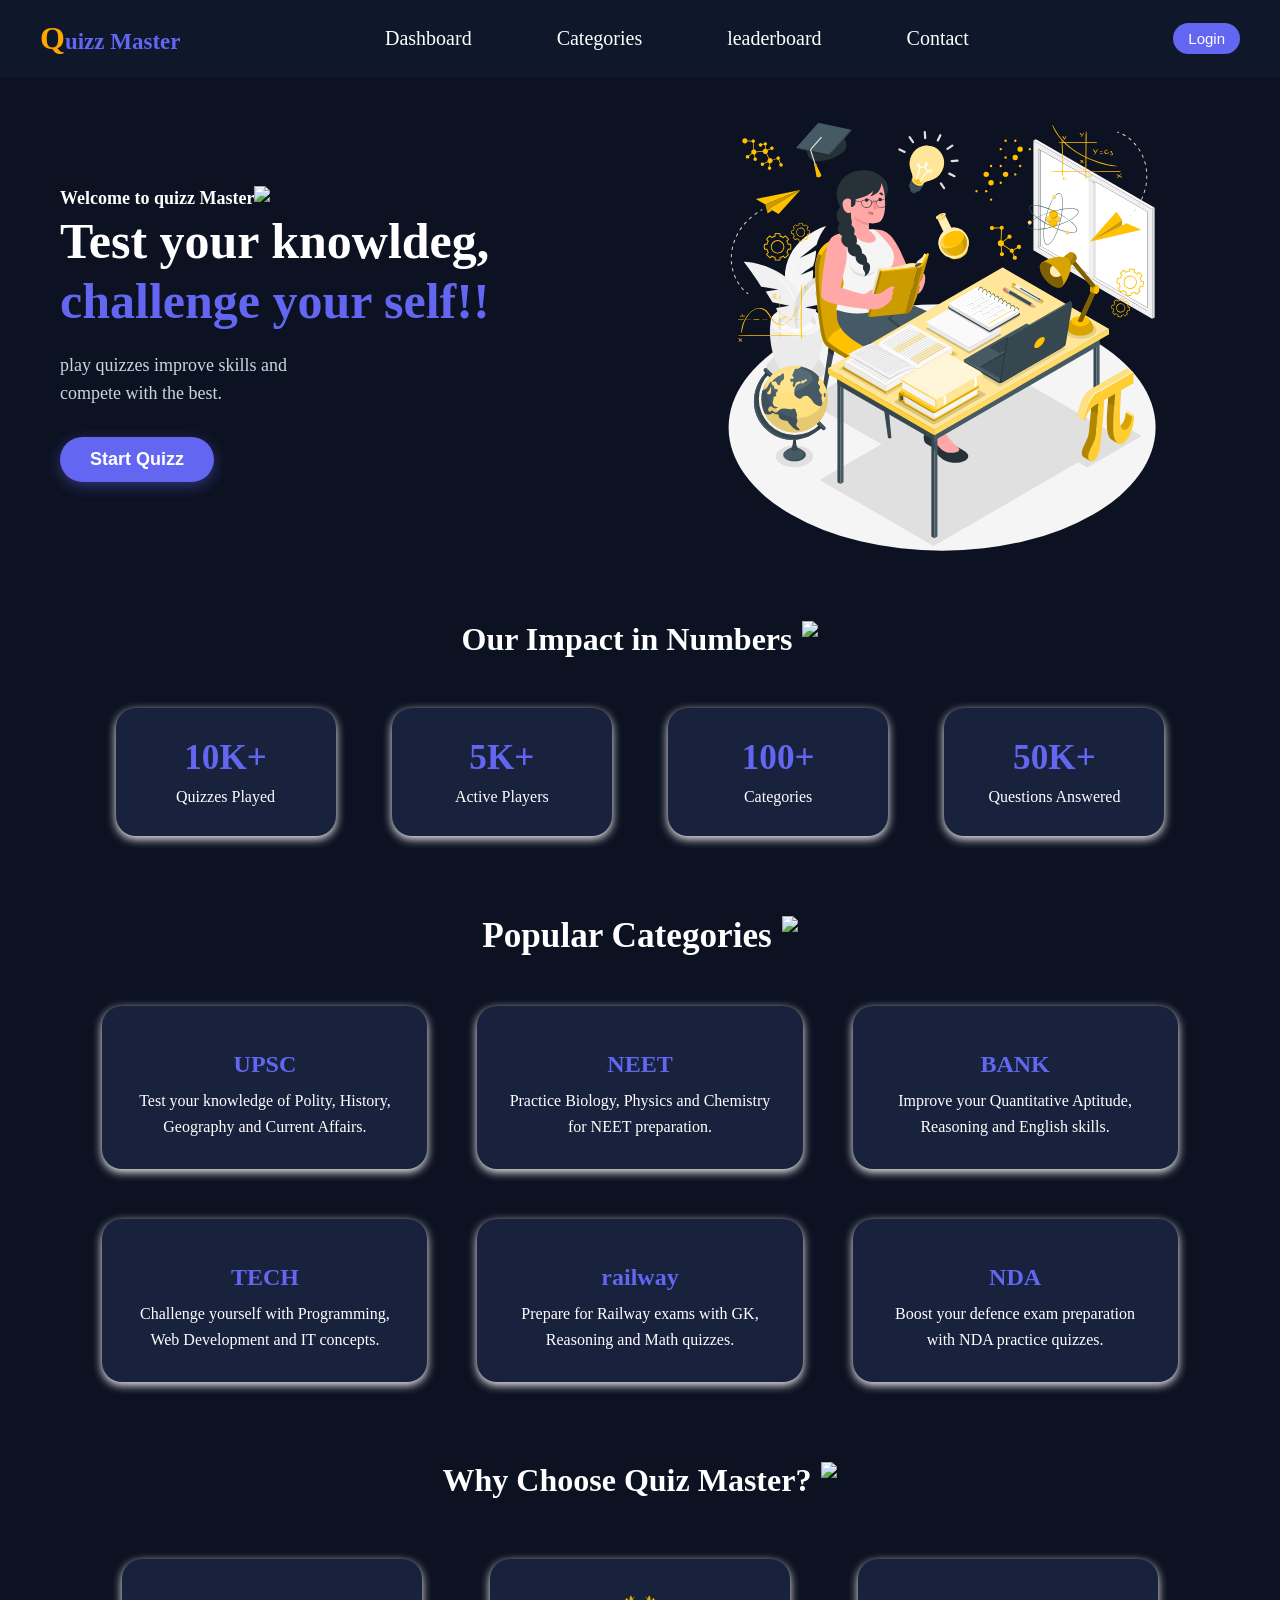
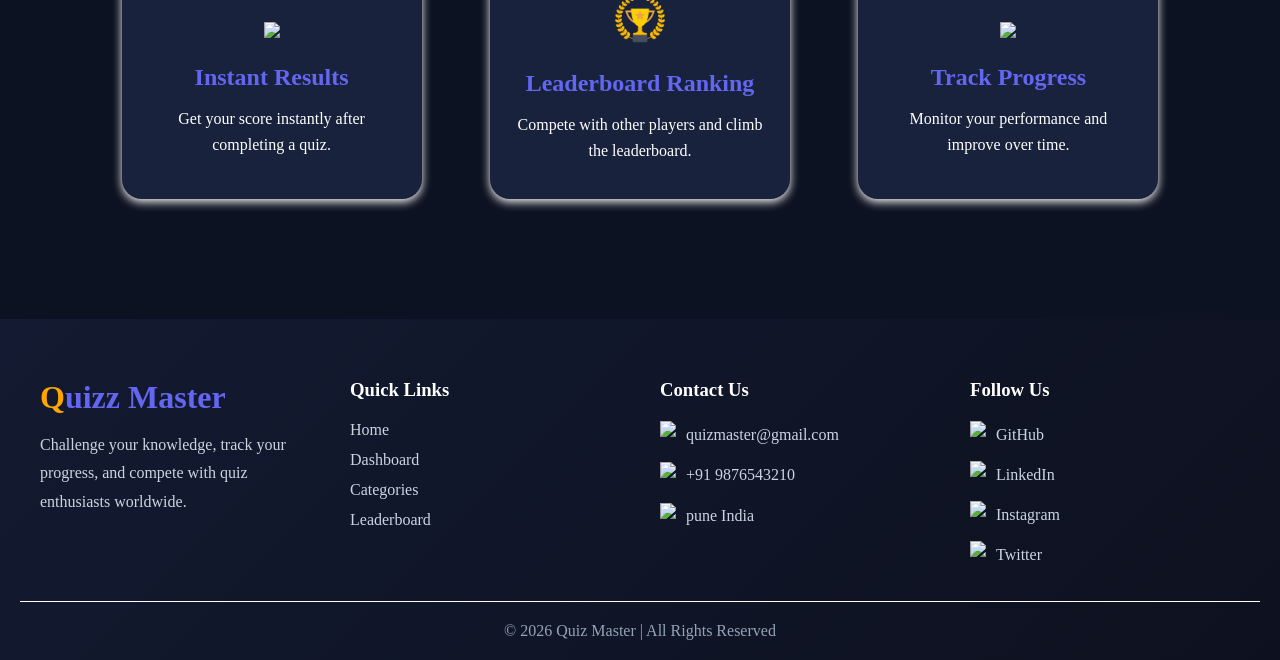
==== commit cc0131f1: "Merge branch 'Surbhi-Patle-11:main' into main" ====
--- a/index.html
+++ b/index.html
@@ -16,33 +16,23 @@
 
             <div class="logo-contaner"> <span>Quizz Master</span></div>
 
-           <!--<div class="menu-btn" id="menu-btn"><img src="./images/humbergear-menu.svg" height="30px"></div>-->
-          <input type="checkbox" id="menu-toggle" class="menu-toggle">
+            <!--<div class="menu-btn" id="menu-btn"><img src="./images/humbergear-menu.svg" height="30px"></div>-->
+            <input type="checkbox" id="menu-toggle" class="menu-toggle">
 
             <label for="menu-toggle" class="humburger">
                 <img src="./images/humbergear-menu.svg" alt="menu">
             </label>
 
 
-            <div class="nav-links" id="links"><a href="./pages/dashboard.html"  id="dashboard-link">Dashboard</a>
-                <a href="./pages/categories.html"  id="Categories-link">Categories</a>
-                <a href="./pages/leaderboard.html"  id="leaderboard-link">leaderboard</a>
-                <a href="#" target="_blank">Contact</a>
-            </div>
-            <div class="login-button-contaner"> 
+            <div class="nav-links" id="links"><a href="./pages/dashboard.html" id="dashboard-link">Dashboard</a>
+                <a href="./pages/categories.html" id="Categories-link">Categories</a>
+                <a href="./pages/leaderboard.html" id="leaderboard-link">leaderboard</a>
+                <a href="./pages/contact-us.html" target="_blank">Contact</a>
+            </div>
+            <div class="login-button-contaner">
                 <button type="button" class="login-btn" id="logn-btn"><a>Login</a></button>
             </div>
         </div>
-
-        <!--mobile menu
-        <div class="mobile-menu" id="mbl-menu">
-            <a>Home</a>
-            <a>Categories</a>
-            <a>leaderboard</a>
-
-            <button id="logn-btn">Login</button>
-            <button>Sign up</button>
-        </div>-->
 
     </header>
     <hr>
@@ -56,7 +46,7 @@
             <div class="form-img">
                 <img src="./images/login-img.svg" height="300px">
             </div>
- 
+
             <form id="login-form">
 
                 <h2>Login</h2>
@@ -67,8 +57,8 @@
                 <label for="lgn-pswrd">Password :</label><br>
                 <input type="password" placeholder="Password" id="lgn-pswrd"><br>
                 <button type="submit">Login</button>
-<p>Don't have an account?<a href="#" id="openSignup">Signup</a>
-</p> 
+                <p>Don't have an account?<a href="#" id="openSignup">Signup</a>
+                </p>
 
 
 
@@ -86,25 +76,25 @@
                 </span></div>
             <div class="signup-img"><img src="./images/signup-img.svg" height="350px"></div>
 
-           <div class="form-wrapper">
-             <h2>Sign Up</h2>
-            <form id="signupForm">
-                <input type="text" id="name" placeholder="Full Name">
-
-                <input type="email" id="email" placeholder="Email">
-
-                <input type="password" id="password" placeholder="Password">
-
-                <input type="password" placeholder="confirm password">
-
-                <button type="submit">
-                    Create account
-                </button>
-<p>
-    Already have an account?<a href="#" id="openLogin">Login</a>
-</p>
-            </form>
-           </div>
+            <div class="form-wrapper">
+                <h2>Sign Up</h2>
+                <form id="signupForm">
+                    <input type="text" id="name" placeholder="Full Name">
+
+                    <input type="email" id="email" placeholder="Email">
+
+                    <input type="password" id="password" placeholder="Password">
+
+                    <input type="password" placeholder="confirm password">
+
+                    <button type="submit">
+                        Create account
+                    </button>
+                    <p>
+                        Already have an account?<a href="#" id="openLogin">Login</a>
+                    </p>
+                </form>
+            </div>
 
         </div>
 
@@ -123,195 +113,200 @@
             <img src="./images/hero-section-img.svg" height="400px">
         </div>
     </div>
-    
-       <section class="stats-section">
-
-    <h2 class="stats-heading">
-        Our Impact in Numbers <img src="./images/rocket.png" height="35px">
-    </h2>
-
-    <div class="stats-container">
-
-        <div class="stat-card">
-            <h3>10K+</h3>
-            <p>Quizzes Played</p>
-        </div>
-
-        <div class="stat-card">
-            <h3>5K+</h3>
-            <p>Active Players</p>
-        </div>
-
-        <div class="stat-card">
-            <h3>100+</h3>
-            <p>Categories</p>
-        </div>
-
-        <div class="stat-card">
-            <h3>50K+</h3>
-            <p>Questions Answered</p>
-        </div>
-
-    </div>
-
-</section>
-
-<section class="categories-section">
-
-    <h2 class="category-heading">
-        Popular Categories <img src="./images/stack-of-books.png" height="35px">
-    </h2>
-
-    <div class="category-container">
-
-        <div class="category-card">
-            <span></span>
-            <h3>UPSC</h3>
-            <p>Test your knowledge of Polity, History, Geography and Current Affairs.</p>
-        </div>
-
-        <div class="category-card">
-            <span></span>
-            <h3>NEET</h3>
-            <p>Practice Biology, Physics and Chemistry for NEET preparation.</p>
-        </div>
-
-        <div class="category-card">
-            <span></span>
-            <h3>BANK</h3>
-            <p>Improve your Quantitative Aptitude, Reasoning and English skills.</p>
-        </div>
-
-        <div class="category-card">
-            <span></span>
-            <h3>TECH</h3>
-            <p>Challenge yourself with Programming, Web Development and IT concepts.</p>
-        </div>
-
-        <div class="category-card">
-            <span></span>
-            <h3>railway</h3>
-            <p>Prepare for Railway exams with GK, Reasoning and Math quizzes.</p>
-        </div>
-
-        <div class="category-card">
-            <span></span>
-            <h3>NDA</h3>
-            <p>Boost your defence exam preparation with NDA practice quizzes.</p>
-        </div>
-
-    </div>
-
-</section>
-
-<section class="why-choose-section">
-
-    <h2 class="why-heading">
-        Why Choose Quiz Master? <img src="./images/rating.png" height="35px">
-    </h2>
-
-    <div class="why-container">
-
-        <div class="why-card">
-            <div class="icon"><img src="./images/flash.png" height="50px"></div>
-
-            <h3>Instant Results</h3>
-
+
+    <section class="stats-section">
+
+        <h2 class="stats-heading">
+            Our Impact in Numbers <img src="./images/rocket.png" height="35px">
+        </h2>
+
+        <div class="stats-container">
+
+            <div class="stat-card">
+                <h3>10K+</h3>
+                <p>Quizzes Played</p>
+            </div>
+
+            <div class="stat-card">
+                <h3>5K+</h3>
+                <p>Active Players</p>
+            </div>
+
+            <div class="stat-card">
+                <h3>100+</h3>
+                <p>Categories</p>
+            </div>
+
+            <div class="stat-card">
+                <h3>50K+</h3>
+                <p>Questions Answered</p>
+            </div>
+
+        </div>
+
+    </section>
+
+    <section class="categories-section">
+
+        <h2 class="category-heading">
+            Popular Categories <img src="./images/stack-of-books.png" height="35px">
+        </h2>
+
+        <div class="category-container">
+
+            <div class="category-card">
+                <span></span>
+                <h3>UPSC</h3>
+                <p>Test your knowledge of Polity, History, Geography and Current Affairs.</p>
+            </div>
+
+            <div class="category-card">
+                <span></span>
+                <h3>NEET</h3>
+                <p>Practice Biology, Physics and Chemistry for NEET preparation.</p>
+            </div>
+
+            <div class="category-card">
+                <span></span>
+                <h3>BANK</h3>
+                <p>Improve your Quantitative Aptitude, Reasoning and English skills.</p>
+            </div>
+
+            <div class="category-card">
+                <span></span>
+                <h3>TECH</h3>
+                <p>Challenge yourself with Programming, Web Development and IT concepts.</p>
+            </div>
+
+            <div class="category-card">
+                <span></span>
+                <h3>railway</h3>
+                <p>Prepare for Railway exams with GK, Reasoning and Math quizzes.</p>
+            </div>
+
+            <div class="category-card">
+                <span></span>
+                <h3>NDA</h3>
+                <p>Boost your defence exam preparation with NDA practice quizzes.</p>
+            </div>
+
+        </div>
+
+    </section>
+
+    <section class="why-choose-section">
+
+        <h2 class="why-heading">
+            Why Choose Quiz Master? <img src="./images/rating.png" height="35px">
+        </h2>
+
+        <div class="why-container">
+
+            <div class="why-card">
+                <div class="icon"><img src="./images/flash.png" height="50px"></div>
+
+                <h3>Instant Results</h3>
+
+                <p>
+                    Get your score instantly after completing a quiz.
+                </p>
+            </div>
+
+            <div class="why-card">
+                <div class="icon"><img src="./images/awards.png" height="50px"></div>
+
+                <h3>Leaderboard Ranking</h3>
+
+                <p>
+                    Compete with other players and climb the leaderboard.
+                </p>
+            </div>
+
+            <div class="why-card">
+                <div class="icon"><img src="./images/progress.png" height="50px"></div>
+
+                <h3>Track Progress</h3>
+
+                <p>
+                    Monitor your performance and improve over time.
+                </p>
+            </div>
+
+        </div>
+
+    </section>
+
+    <footer class="footer">
+
+        <div class="footer-container">
+
+            <!-- Logo Section -->
+            <div class="footer-box">
+                <h2 class="footer-logo">Quizz Master</h2>
+                <p>
+                    Challenge your knowledge, track your progress,
+                    and compete with quiz enthusiasts worldwide.
+                </p>
+            </div>
+
+            <!-- Quick Links -->
+            <div class="footer-box">
+                <h3>Quick Links</h3>
+
+                <a href="./index.html">Home</a>
+                <a href="./pages/dashboard.html" class="quick-link">Dashboard</a>
+                <a href="./pages/categories.html" class="quick-link">Categories</a>
+                <a href="./pages/leaderboard.html" class="quick-link">Leaderboard</a>
+            </div>
+
+            <!-- Contact -->
+            <div class="footer-box">
+                <h3>Contact Us</h3>
+
+                <p> <a href="mailto:quizmaster@gmail.com"><img src="./images/mail-icon.png"
+                            height="28px">quizmaster@gmail.com</a></p>
+                <p> <a href="tel:+91 9876543210"><img src="./images/call-icon.png" height="28px">+91 9876543210</a></p>
+                <p> <a href="https://maps.app.goo.gl/2eyyGiFhzCetyrBe6" alt="map" target="_blank"><img
+                            src="./images/location-icon.png" height="28px">pune India</a></p>
+
+
+            </div>
+
+            <!-- Social -->
+            <div class="footer-box">
+                <h3>Follow Us</h3>
+
+                <a href="https://github.com/" target="_blank"><img src="./images/git-hub-icon.png" height="28px">
+                    GitHub</a>
+                <a href="https://in.linkedin.com/" target="_blank"> <img src="./images/linkedin-icon.png"
+                        height="28px">LinkedIn</a>
+                <a href="https://www.instagram.com/" target="_blank"><img src="./images/insta-icon.png" height="28px">
+                    Instagram</a>
+                <a href="https://x.com/" target="_blank"> <img src="./images/twitter-icon.png" height="28px">Twitter</a>
+            </div>
+        </div>
+
+        <div class="footer-bottom">
             <p>
-                Get your score instantly after completing a quiz.
+                © 2026 Quiz Master | All Rights Reserved
             </p>
         </div>
 
-        <div class="why-card">
-            <div class="icon"><img src="./images/awards.png" height="50px"></div>
-
-            <h3>Leaderboard Ranking</h3>
-
-            <p>
-                Compete with other players and climb the leaderboard.
-            </p>
-        </div>
-
-        <div class="why-card">
-            <div class="icon"><img src="./images/progress.png" height="50px"></div>
-
-            <h3>Track Progress</h3>
-
-            <p>
-                Monitor your performance and improve over time.
-            </p>
-        </div>
-
-    </div>
-
-</section>
-
-    <footer class="footer">
-
-    <div class="footer-container">
-
-        <!-- Logo Section -->
-        <div class="footer-box">
-            <h2 class="footer-logo">Quizz Master</h2>
-            <p>
-                Challenge your knowledge, track your progress,
-                and compete with quiz enthusiasts worldwide.
-            </p>
-        </div>
-
-        <!-- Quick Links -->
-        <div class="footer-box">
-            <h3>Quick Links</h3>
-
-            <a href="./index.html" >Home</a>
-            <a href="./pages/dashboard.html" class="quick-link">Dashboard</a>
-            <a href="./pages/categories.html" class="quick-link">Categories</a>
-            <a href="./pages/leaderboard.html"class="quick-link">Leaderboard</a>
-        </div>
-
-        <!-- Contact -->
-        <div class="footer-box" >
-            <h3>Contact Us</h3>
-
-             <p> <a href="mailto:quizmaster@gmail.com"><img src="./images/mail-icon.png" height="28px">quizmaster@gmail.com</a></p>
-            <p> <a href="caalto:+91 9876543210"><img src="./images/call-icon.png" height="28px">+91 9876543210</a></p>
-            <p>  <a href="https://maps.app.goo.gl/2eyyGiFhzCetyrBe6" alt="map" target="_blank"><img src="./images/location-icon.png" height="28px">pune India</a></p>
-
-           
-        </div>
-
-        <!-- Social -->
-        <div class="footer-box">
-            <h3>Follow Us</h3>
-
-            <a href="https://github.com/" target=""><img src="./images/git-hub-icon.png" height="28px"> GitHub</a>
-            <a href="https://in.linkedin.com/"> <img src="./images/linkedin-icon.png" height="28px">LinkedIn</a>
-            <a href="https://www.instagram.com/"><img src="./images/insta-icon.png" height="28px"> Instagram</a>
-            <a href="https://x.com/"> <img src="./images/twitter-icon.png" height="28px">Twitter</a>
-        </div>
-    </div>
-
-    <div class="footer-bottom">
-        <p>
-            © 2026 Quiz Master | All Rights Reserved
-        </p>
-    </div>
-
-</footer>
+    </footer>
     <script>
-       /* const menubtn = document.getElementById("menu-btn");
-        const navlinks = document.getElementById("mbl-menu");
-
-        menubtn.addEventListener("click", () => {
-            navlinks.classList.toggle("active");
-        });*/
+        /* const menubtn = document.getElementById("menu-btn");
+         const navlinks = document.getElementById("mbl-menu");
+ 
+         menubtn.addEventListener("click", () => {
+             navlinks.classList.toggle("active");
+         });*/
 
 
         const loginbtn = document.getElementById("logn-btn");
         const loginmodal = document.getElementById("lgn-modal");
         const close = document.getElementById("close-lgn");
-        const close1 =document.getElementById("close-sinup");
-const signup1 =document.getElementById("signupModal");
+        const close1 = document.getElementById("close-sinup");
+        const signup1 = document.getElementById("signupModal");
 
 
 
@@ -323,229 +318,229 @@
             loginmodal.style.display = "none";
         });
 
-close1.addEventListener("click", () => {
+        close1.addEventListener("click", () => {
             signup1.style.display = "none";
         });
 
 
         // Signup Modal
-const signupModal = document.getElementById("signupModal");
-const signupClose = document.getElementById("signupClose");
-
-// Forms
-const signupForm = document.getElementById("signupForm");
-const loginForm = document.getElementById("login-form");
-
-// Links
-const openSignup = document.getElementById("openSignup");
-const openLogin = document.getElementById("openLogin");
-
-
-// Login -> Signup
-
-openSignup.addEventListener("click",(e)=>{
-
-    e.preventDefault();
-
-    loginmodal.style.display="none";
-
-    signupModal.style.display="block";
-
-});
-
-
-// Signup -> Login
-
-openLogin.addEventListener("click",(e)=>{
-
-    e.preventDefault();
-
-    signupModal.style.display="none";
-
-    loginmodal.style.display="block";
-
-});
-
-
-// Signup Logic
-
-signupForm.addEventListener("submit",(e)=>{
-
-    e.preventDefault();
-
-    const name =
-    document.getElementById("name").value;
-
-    const email =
-    document.getElementById("email").value;
-
-    const password =
-    document.getElementById("password").value;
-
-    let users =
-    JSON.parse(localStorage.getItem("users"))
-    || [];
-
-    const alreadyExists =
-    users.some(user=>user.email===email);
-
-    if(alreadyExists){
-
-        alert("User already exists!");
-
-        return;
-    }
-
-    users.push({
-        name,
-        email,
-        password
-    });
-
-    localStorage.setItem(
-        "users",
-        JSON.stringify(users)
-    );
-
-    alert("Signup Successful");
-    localStorage.setItem("isLoggedIn","true");
-
-localStorage.setItem("currentUser", name);
-
-window.location.href = "././pages/dashboard.html";
-
-});
-
-
-
-// Login Logic
-
-loginForm.addEventListener("submit",(e)=>{
-
-    e.preventDefault();
-
-    const email =
-    document.getElementById("login-email").value;
-
-    const password =
-    document.getElementById("lgn-pswrd").value;
-
-    let users =
-    JSON.parse(localStorage.getItem("users"))
-    || [];
-
-    const user =
-    users.find(user=>
-
-        user.email===email &&
-        user.password===password
-
-    );
-
-    if(user){
-
-    alert("Login Successful");
-
-    localStorage.setItem("isLoggedIn","true");
-
-    localStorage.setItem("currentUser", user.name);
-
-    window.location.href = "././pages/dashboard.html";
-
-}
-    else{
-
-        alert("Invalid Email or Password");
-
-
-    }
-
-});
-
-const dashboardLink =
-document.getElementById("dashboard-link");
-
-const categoriesLink =
-document.getElementById("Categories-link");
-
-const leaderboardLink =
-document.getElementById("leaderboard-link");
-
-
-function checkLogin(event){
-
-    const isLoggedIn =
-    localStorage.getItem("isLoggedIn");
-
-    if(isLoggedIn !== "true"){
-
-        event.preventDefault();
-
-        loginmodal.style.display = "block";
-
-    }
-
-}
-
-
-dashboardLink.addEventListener(
-    "click",
-    checkLogin
-);
-
-categoriesLink.addEventListener(
-    "click",
-    checkLogin
-);
-
-leaderboardLink.addEventListener(
-    "click",
-    checkLogin
-);
-
-
-//startquizz pop up logic
-
-    const startQuizBtn =
-document.getElementById("start-quizz");
-
-startQuizBtn.addEventListener("click", function(e){
-
-    const isLoggedIn =
-    localStorage.getItem("isLoggedIn");
-
-    if(isLoggedIn !== "true"){
-
-        e.preventDefault();
-
-        alert("Please Login or Sign Up first to start the quiz!");
-
-    }
-    else{
-
-        window.location.href =
-        "././pages/categories.html";
-
-    }
-
-});
-
-//logic for quick links of navbar pop up
-
-const quicklinks =document.querySelectorAll(".quick-link");
-
-quicklinks.forEach(link => {
-    link.addEventListener('click',(e) =>{
-
-        if(!localStorage.getItem("isLoggedIn")){
+        const signupModal = document.getElementById("signupModal");
+        const signupClose = document.getElementById("signupClose");
+
+        // Forms
+        const signupForm = document.getElementById("signupForm");
+        const loginForm = document.getElementById("login-form");
+
+        // Links
+        const openSignup = document.getElementById("openSignup");
+        const openLogin = document.getElementById("openLogin");
+
+
+        // Login -> Signup
+
+        openSignup.addEventListener("click", (e) => {
+
             e.preventDefault();
-            alert("oops please login or signup first!!")
+
+            loginmodal.style.display = "none";
+
+            signupModal.style.display = "block";
+
+        });
+
+
+        // Signup -> Login
+
+        openLogin.addEventListener("click", (e) => {
+
+            e.preventDefault();
+
+            signupModal.style.display = "none";
+
+            loginmodal.style.display = "block";
+
+        });
+
+
+        // Signup Logic
+
+        signupForm.addEventListener("submit", (e) => {
+
+            e.preventDefault();
+
+            const name =
+                document.getElementById("name").value;
+
+            const email =
+                document.getElementById("email").value;
+
+            const password =
+                document.getElementById("password").value;
+
+            let users =
+                JSON.parse(localStorage.getItem("users"))
+                || [];
+
+            const alreadyExists =
+                users.some(user => user.email === email);
+
+            if (alreadyExists) {
+
+                alert("User already exists!");
+
+                return;
+            }
+
+            users.push({
+                name,
+                email,
+                password
+            });
+
+            localStorage.setItem(
+                "users",
+                JSON.stringify(users)
+            );
+
+            alert("Signup Successful");
+            localStorage.setItem("isLoggedIn", "true");
+
+            localStorage.setItem("currentUser", name);
+
+            window.location.href = "././pages/dashboard.html";
+
+        });
+
+
+
+        // Login Logic
+
+        loginForm.addEventListener("submit", (e) => {
+
+            e.preventDefault();
+
+            const email =
+                document.getElementById("login-email").value;
+
+            const password =
+                document.getElementById("lgn-pswrd").value;
+
+            let users =
+                JSON.parse(localStorage.getItem("users"))
+                || [];
+
+            const user =
+                users.find(user =>
+
+                    user.email === email &&
+                    user.password === password
+
+                );
+
+            if (user) {
+
+                alert("Login Successful");
+
+                localStorage.setItem("isLoggedIn", "true");
+
+                localStorage.setItem("currentUser", user.name);
+
+                window.location.href = "././pages/dashboard.html";
+
+            }
+            else {
+
+                alert("Invalid Email or Password");
+
+
+            }
+
+        });
+
+        const dashboardLink =
+            document.getElementById("dashboard-link");
+
+        const categoriesLink =
+            document.getElementById("Categories-link");
+
+        const leaderboardLink =
+            document.getElementById("leaderboard-link");
+
+
+        function checkLogin(event) {
+
+            const isLoggedIn =
+                localStorage.getItem("isLoggedIn");
+
+            if (isLoggedIn !== "true") {
+
+                event.preventDefault();
+
+                loginmodal.style.display = "block";
+
+            }
+
         }
-    
-
-    });
-});
-         </script>
+
+
+        dashboardLink.addEventListener(
+            "click",
+            checkLogin
+        );
+
+        categoriesLink.addEventListener(
+            "click",
+            checkLogin
+        );
+
+        leaderboardLink.addEventListener(
+            "click",
+            checkLogin
+        );
+
+
+        //startquizz pop up logic
+
+        const startQuizBtn =
+            document.getElementById("start-quizz");
+
+        startQuizBtn.addEventListener("click", function (e) {
+
+            const isLoggedIn =
+                localStorage.getItem("isLoggedIn");
+
+            if (isLoggedIn !== "true") {
+
+                e.preventDefault();
+
+                alert("Please Login or Sign Up first to start the quiz!");
+
+            }
+            else {
+
+                window.location.href =
+                    "././pages/categories.html";
+
+            }
+
+        });
+
+        //logic for quick links of navbar pop up
+
+        const quicklinks = document.querySelectorAll(".quick-link");
+
+        quicklinks.forEach(link => {
+            link.addEventListener('click', (e) => {
+
+                if (!localStorage.getItem("isLoggedIn")) {
+                    e.preventDefault();
+                    alert("oops please login or signup first!!")
+                }
+
+
+            });
+        });
+    </script>
 </body>
 
 </html>
--- a/css/navbaar.css
+++ b/css/navbaar.css
@@ -3,15 +3,20 @@
     justify-content: space-between;
     background-color: #0F172A;
     padding: 20px 40px;
+    width: 100%;
     position: fixed;
-    width: 100%;
+    top: 0;
+    left: 0;
     z-index: 1000;
-   
+
+
 }
 
 * {
     margin: 0;
     padding: 0;
+    box-sizing: border-box;
+
 
 }
 
@@ -34,17 +39,19 @@
     font-weight: 500;
     color: #F8FAFC;
 }
-.nav-links a{
+
+.nav-links a {
     text-decoration: none;
     color: white;
-     transition: transform 0.2s ease; 
-}
-.nav-links a:hover{
+    transition: transform 0.2s ease;
+}
+
+.nav-links a:hover {
     text-decoration: underline orange;
-   
-    transform: translateY(-3px); 
+
+    transform: translateY(-3px);
     color: orange;
-    
+
 
 }
 
@@ -52,7 +59,7 @@
     display: flex;
     align-items: center;
     gap: 30px;
-    margin-right: 70px;
+    
 
 
 }
@@ -66,9 +73,11 @@
     border-radius: 20px;
     cursor: pointer;
 }
-.login-btn:hover{
+
+.login-btn:hover {
     border: 2px solid orange;
 }
+
 .singup-btn {
 
     background-color: #6366F1;
@@ -96,45 +105,18 @@
     display: none;
 }
 
-/*@media (max-width:768px) {
-
-    .menu-btn {
-        display: block;
-    }
-
-    .nav-links {
-        display: none;
-    }
-
-    .login-button-contaner {
-        display: none;
-    }
-
-    .mobile-menu.active {
-        display: flex;
-        flex-direction: column;
-        align-items: start;
-
-        gap: 15px;
-        color: white;
-    }
-
-
-}*/
-
-
-
-.menu-toggle{
+.menu-toggle {
     display: none;
 }
 
 /* Hide hamburger on desktop */
-.humburger{
-    display: none;
-}
-@media screen and (max-width:768px){
-
-    .main-box-navbar{
+.humburger {
+    display: none;
+}
+
+@media screen and (max-width:768px) {
+
+    .main-box-navbar {
         display: flex;
         flex-wrap: wrap;
         align-items: center;
@@ -143,19 +125,19 @@
     }
 
     /* Show hamburger icon */
-    .humburger{
+    .humburger {
         display: block;
         cursor: pointer;
     }
 
-    .humburger img{
+    .humburger img {
         width: 30px;
         height: 30px;
     }
 
     /* Hide menu and login button initially */
     .nav-links,
-    .login-button-contaner{
+    .login-button-contaner {
         display: none;
         width: 100%;
         text-align: center;
@@ -163,34 +145,41 @@
     }
 
     /* Show menu when checkbox is checked */
-    .menu-toggle:checked ~ .nav-links{
+    .menu-toggle:checked~.nav-links {
         display: flex;
         flex-direction: column;
+
         gap: 15px;
     }
 
-    .menu-toggle:checked ~ .login-button-contaner{
+    .menu-toggle:checked~.login-button-contaner {
         display: flex;
         justify-content: center;
         margin-top: 15px;
     }
 
-    .nav-links a{
+    .nav-links a {
         display: block;
         font-size: 16px;
     }
+    .nav-links:hover,.nav-links:active{
+        color: orange;
+        text-decoration: underline;
+    }
+    
 }
 
 
 
 .modal {
-    display:none;
+    display: none;
     position: fixed;
     top: 0;
     left: 0;
     width: 100%;
     height: 100%;
     background-color: rgba(0, 0, 0, 0.7);
+    z-index: 2000;
 
 
 }
@@ -209,7 +198,7 @@
     box-shadow: 0px 0px 10px 3px #cabfbf;
     justify-content: space-around;
     align-items: center;
-    
+
 
 
 }
@@ -221,7 +210,7 @@
     border-radius: 8px;
     margin-bottom: 5px;
     height: 100%;
-box-sizing: border-box;
+    box-sizing: border-box;
     font-size: 14px;
 }
 
@@ -229,16 +218,16 @@
     width: 100%;
     padding: 12px;
     margin-top: 15px;
-    
+
     background-color: #007bff;
     color: white;
     cursor: pointer;
     text-align: center;
-    
+
     margin-bottom: 15px;
     height: 100%;
-  
-     border: none;
+
+    border: none;
     border-radius: 6px;
     font-weight: bold;
     cursor: pointer;
@@ -249,16 +238,17 @@
 
 .modal-ctn h2 {
     margin-bottom: 28px;
-   
+
     margin-left: 10px;
     text-align: center;
-     font-family: sans-serif;
-     font-size: 24px;
+    font-family: sans-serif;
+    font-size: 24px;
     font-family: sans-serif;
     color: #333;
 }
-.form-img{
-     width: 50%;
+
+.form-img {
+    width: 50%;
     max-width: 100%;
     height: auto;
 }
@@ -282,20 +272,22 @@
 }
 
 
-.signup-modal{
-
-    display:none;
+.signup-modal {
+
+    display: none;
     position: fixed;
     top: 0;
     left: 0;
     width: 100%;
     height: 100%;
     background-color: rgba(0, 0, 0, 0.7);
-
-}
-.modal-content{
-
-     width: 700px;
+    z-index: 2000;
+
+}
+
+.modal-content {
+
+    width: 700px;
     height: 450px;
     background-color: white;
     padding: 25px;
@@ -304,21 +296,23 @@
     top: 50%;
     left: 50%;
     transform: translate(-50%, -50%);
-   display: flex;
-   justify-content:space-between ;
- align-items: center;
+    display: flex;
+    justify-content: space-between;
+    align-items: center;
     box-shadow: 0px 0px 10px 3px #cabfbf;
     gap: 20px;
-    
-
-}
-#signupForm{
+
+
+}
+
+#signupForm {
     display: flex;
     flex-direction: column;
     gap: 15px;
     max-width: 280px;
 }
-#signupForm input{
+
+#signupForm input {
 
     width: 100%;
     padding: 10px 12px;
@@ -331,12 +325,14 @@
     text-align: start;
 
 }
-#signupForm input:focus{
+
+#signupForm input:focus {
 
     border-color: #007bff;
 
 }
-#signupForm button{
+
+#signupForm button {
     padding: 12px;
     background-color: #007bff;
     color: white;
@@ -347,10 +343,11 @@
     transition: background 0.3 ese;
 }
 
-#signupForm button:hover{
+#signupForm button:hover {
     background-color: #0056b3;
 }
-.form-wrapper{
+
+.form-wrapper {
     display: flex;
     flex-direction: column;
     gap: 15px;
@@ -358,15 +355,105 @@
     align-items: center;
 }
 
-.form-wrapper h2{
-    
+.form-wrapper h2 {
+
     font-size: 24px;
     font-family: sans-serif;
     color: #333;
-    
-}
-.signup-img{
+
+}
+
+.signup-img {
     width: 50%;
     max-width: 100%;
     height: auto;
+}
+
+@media (max-width:768px) {
+
+    /*login responsive*/
+
+    .modal-ctn {
+        width: 90%;
+        height: auto;
+        flex-direction: column;
+        padding: 20px;
+        gap: 20px;
+    }
+
+    .form-img {
+        width: 100%;
+        text-align: center;
+    }
+
+    .form-img img {
+        width: 200px;
+        height: auto;
+    }
+
+    #login-form {
+        width: 100%;
+    }
+
+    .modal-ctn h2 {
+        margin-bottom: 15px;
+    }
+
+    .modal-ctn input {
+        padding: 10px;
+    }
+
+    .modal-ctn button {
+        padding: 10px;
+    }
+
+
+    /*signup rresponsive*/
+
+
+
+    .modal-content {
+        width: 90%;
+        height: auto;
+        flex-direction: column;
+        padding: 20px;
+        gap: 20px;
+        max-height: 90vh;
+        overflow-y: auto;
+    }
+
+    .signup-img {
+        width: 100%;
+        text-align: center;
+    }
+
+    .signup-img img {
+        width: 220px;
+        height: auto;
+    }
+
+    .form-wrapper {
+        width: 100%;
+    }
+
+    #signupForm {
+        width: 100%;
+        max-width: 100%;
+    }
+
+    #signupForm input {
+        width: 100%;
+    }
+
+    #signupForm button {
+        width: 100%;
+    }
+
+    .form-wrapper h2 {
+        font-size: 22px;
+    }
+
+
+
+
 }
--- a/css/home.css
+++ b/css/home.css
@@ -225,39 +225,169 @@
 }
 
 
-@media (max-width:768px){
-/* resposive code for hero section*/
-.imag-text-btn-box{
-    flex-direction: column;
-    text-align: center;
-    gap: 30px;
-    margin-top: 50px;
+@media (max-width:768px) {
+
+    /* resposive code for hero section*/
+    .imag-text-btn-box {
+        flex-direction: column;
+        text-align: center;
+        gap: 30px;
+        margin-top: 50px;
+
+    }
+
+    .h2-head {
+        font-size: 32px;
+    }
+
+    .short-para {
+        font-size: 16px;
+        line-height: 24px;
+    }
+
+    .wlc-heading {
+        justify-content: center;
+    }
+
+    .heroimg-ctn img {
+        width: 100%;
+        max-width: 320px;
+    }
+
+    #start-quizz {
+        width: 100%;
+        max-width: 250px;
+    }
+
+    /*resposive code for stats section*/
+
+
+
+    .stats-section {
+        padding: 30px 20px;
+    }
+
+    .stats-heading {
+        font-size: 1.5rem;
+        margin-bottom: 30px;
+    }
+
+    .stats-heading img {
+        height: 25px;
+    }
+
+    .stats-container {
+        gap: 20px;
+    }
+
+    .stat-card {
+        width: 45%;
+        max-width: 300px;
+        margin: 0 auto;
+    }
+
+    .stat-card h3 {
+        font-size: 1.8rem;
+    }
+
+    .stat-card p {
+        font-size: 0.9rem;
+    }
+
+    /*resposive code for category card*/
+
+
+
+    .categories-section {
+        padding: 30px 20px;
+    }
+
+    .category-heading {
+        font-size: 1.7rem;
+        margin-bottom: 30px;
+    }
+
+    .category-heading img {
+        height: 25px;
+    }
+
+    .category-container {
+        grid-template-columns: repeat(2, 1fr);
+        gap: 20px;
+    }
+
+    .category-card {
+        padding: 20px 15px;
+    }
+
+    .category-card h3 {
+        font-size: 1.2rem;
+    }
+
+    .category-card p {
+        font-size: 0.9rem;
+        line-height: 1.4;
+    }
+
+
+    @media (max-width:480px) {
+
+        .category-container {
+            grid-template-columns: 1fr;
+        }
+
+    }
+
+    /* why choose */
+
+
+
+
+    .why-choose-section {
+        padding: 30px 20px;
+    }
+
+    .why-heading {
+        font-size: 1.7rem;
+        margin-bottom: 35px;
+    }
+
+    .why-heading img {
+        height: 25px;
+
+    }
+
+    .why-container {
+        flex-direction: column;
+        align-items: center;
+        gap: 20px;
+    }
+
+    .why-card {
+        width: 100%;
+        max-width: 350px;
+        padding: 25px 20px;
+    }
+
+    .icon img {
+        height: 40px;
+    }
+
+    .why-card h3 {
+        font-size: 1.2rem;
+    }
+
+    .why-card p {
+        font-size: 0.95rem;
+    }
+@media  (max-width: 320px){
     
-}
-
-.h2-head{
-    font-size: 32px;
-}
-
-.short-para{
-    font-size: 16px;
-    line-height: 24px;
-}
-
-.wlc-heading{
-    justify-content: center;
-}
-
-.heroimg-ctn img{
-    width: 100%;
-    max-width: 320px;
-}
-
-#start-quizz{
-    width: 100%;
-    max-width: 250px;
-}
-
-/*resposive code for stats section*/
+
+    .stats-heading,.why-heading,.category-heading{
+        flex-direction: column;
+        align-items: center;
+        gap: 5px;
+    }
+}
 
 }
--- a/css/footer.css
+++ b/css/footer.css
@@ -1,4 +1,4 @@
-.footer{
+.footer {
     /*background: #0f172a;*/
     background: linear-gradient(135deg, #131a31 0%, #0d111f 100%);
     color: white;
@@ -7,47 +7,52 @@
     padding-bottom: 20PX;
 }
 
-.footer-container{
+.footer-container {
     width: 100%;
     max-width: 1200px;
     margin: 0 auto;
 
     display: grid;
-    grid-template-columns: repeat(4, 2fr);
-    
+    grid-template-columns: repeat(auto-fit, minmax(220px, 1fr));
+
+
     column-gap: 40px;
 }
-.footer-box{
+
+.footer-box {
     flex: 1;
     min-width: 220px;
 }
 
-.footer-logo{
+.footer-logo {
     color: #6366f1;
     margin-bottom: 15px;
-    font-size: 2rem; 
+    font-size: 2rem;
 }
-.footer-logo::first-letter{
+
+.footer-logo::first-letter {
     color: orange;
     font-size: 1em;
 }
 
-.footer-box p{
+.footer-box p {
     color: #cbd5e1;
     line-height: 1.8;
 }
 
-.footer-box h3{
+.footer-box h3 {
     margin-bottom: 20px;
     color: #ffffff;
 }
-.footer-box h3:hover{
+
+.footer-box h3:hover {
     text-decoration: underline;
     color: orange;
     transition: 1.2 ease-in-out;
-    
+
 }
-.footer-box a{
+
+.footer-box a {
     display: flex;
     align-items: center;
     gap: 10px;
@@ -55,21 +60,56 @@
     text-decoration: none;
     margin-bottom: 12px;
     transition: 0.3s;
-   
+
 }
 
-.footer-box a:hover{
+.footer-box a:hover {
     color: #6366f1;
     transform: translateX(5px);
 }
 
-.footer-bottom{
+.footer-bottom {
     border-top: 1px solid white;
     margin-top: 20px;
     padding-top: 20px;
     text-align: center;
 }
 
-.footer-bottom p{
+.footer-bottom p {
     color: #94a3b8;
+}
+
+@media (max-width:768px) {
+
+    .footer {
+        padding: 40px 20px 20px;
+    }
+
+    .footer-container {
+        grid-template-columns: 1fr;
+        text-align: center;
+        row-gap: 30px;
+    }
+
+    .footer-box {
+        min-width: 100%;
+    }
+
+    .footer-logo {
+        font-size: 1.8rem;
+    }
+
+    .footer-box a {
+        justify-content: center;
+    }
+
+    .footer-box h3 {
+        margin-bottom: 15px;
+    }
+
+    .footer-box p {
+        font-size: 0.95rem;
+        line-height: 1.6;
+    }
+
 }
